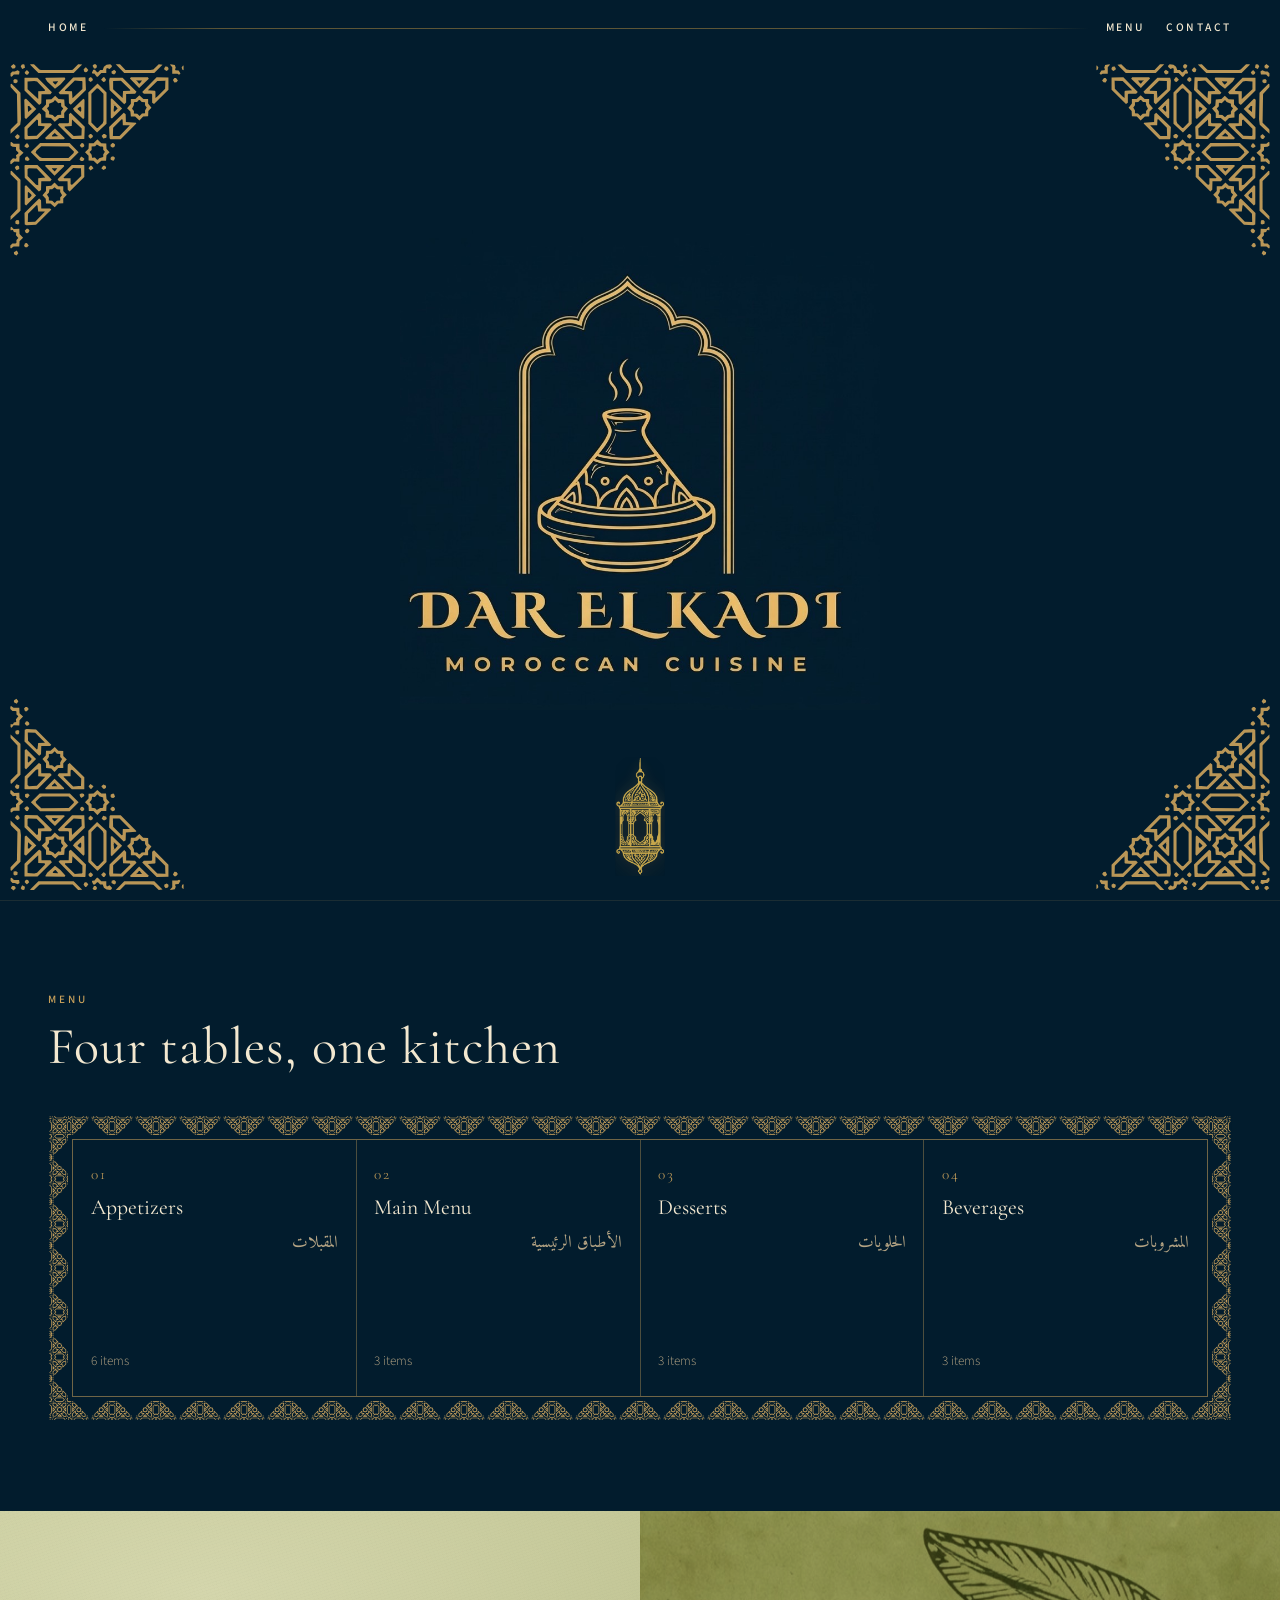
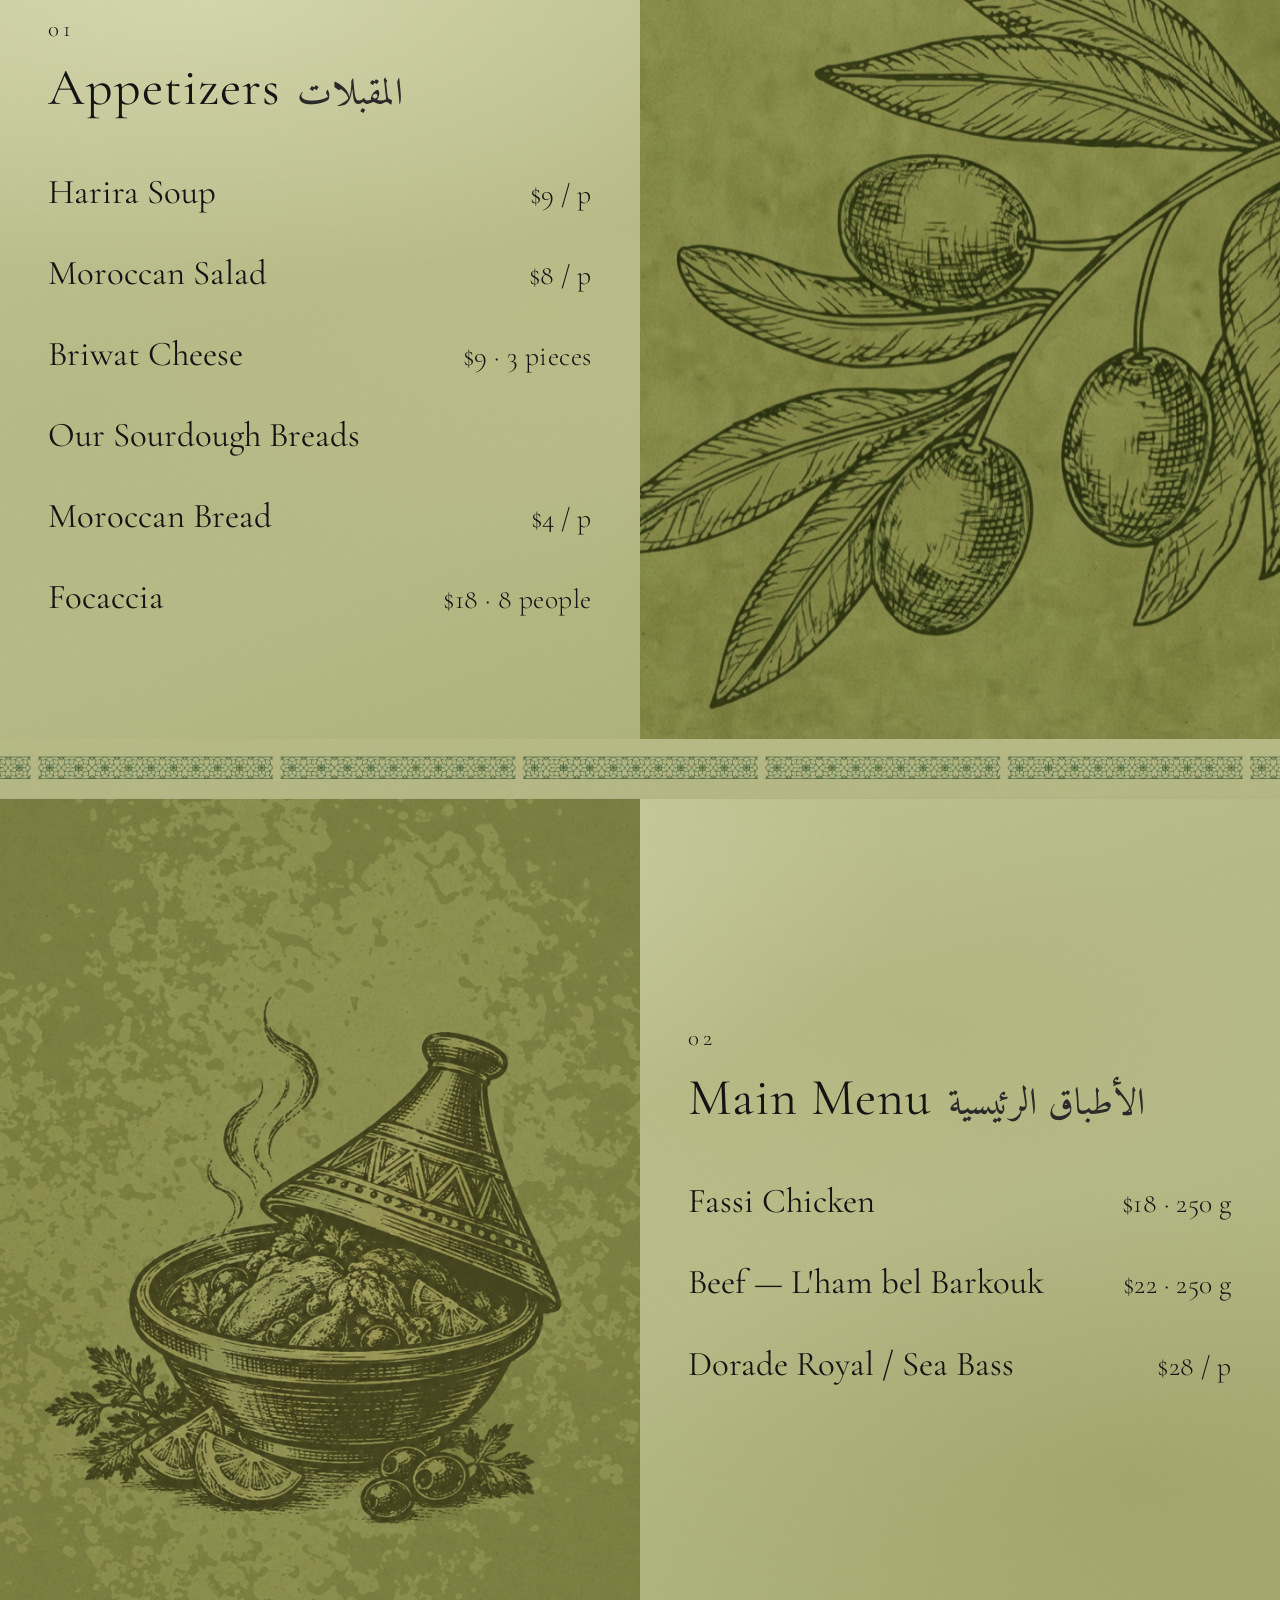
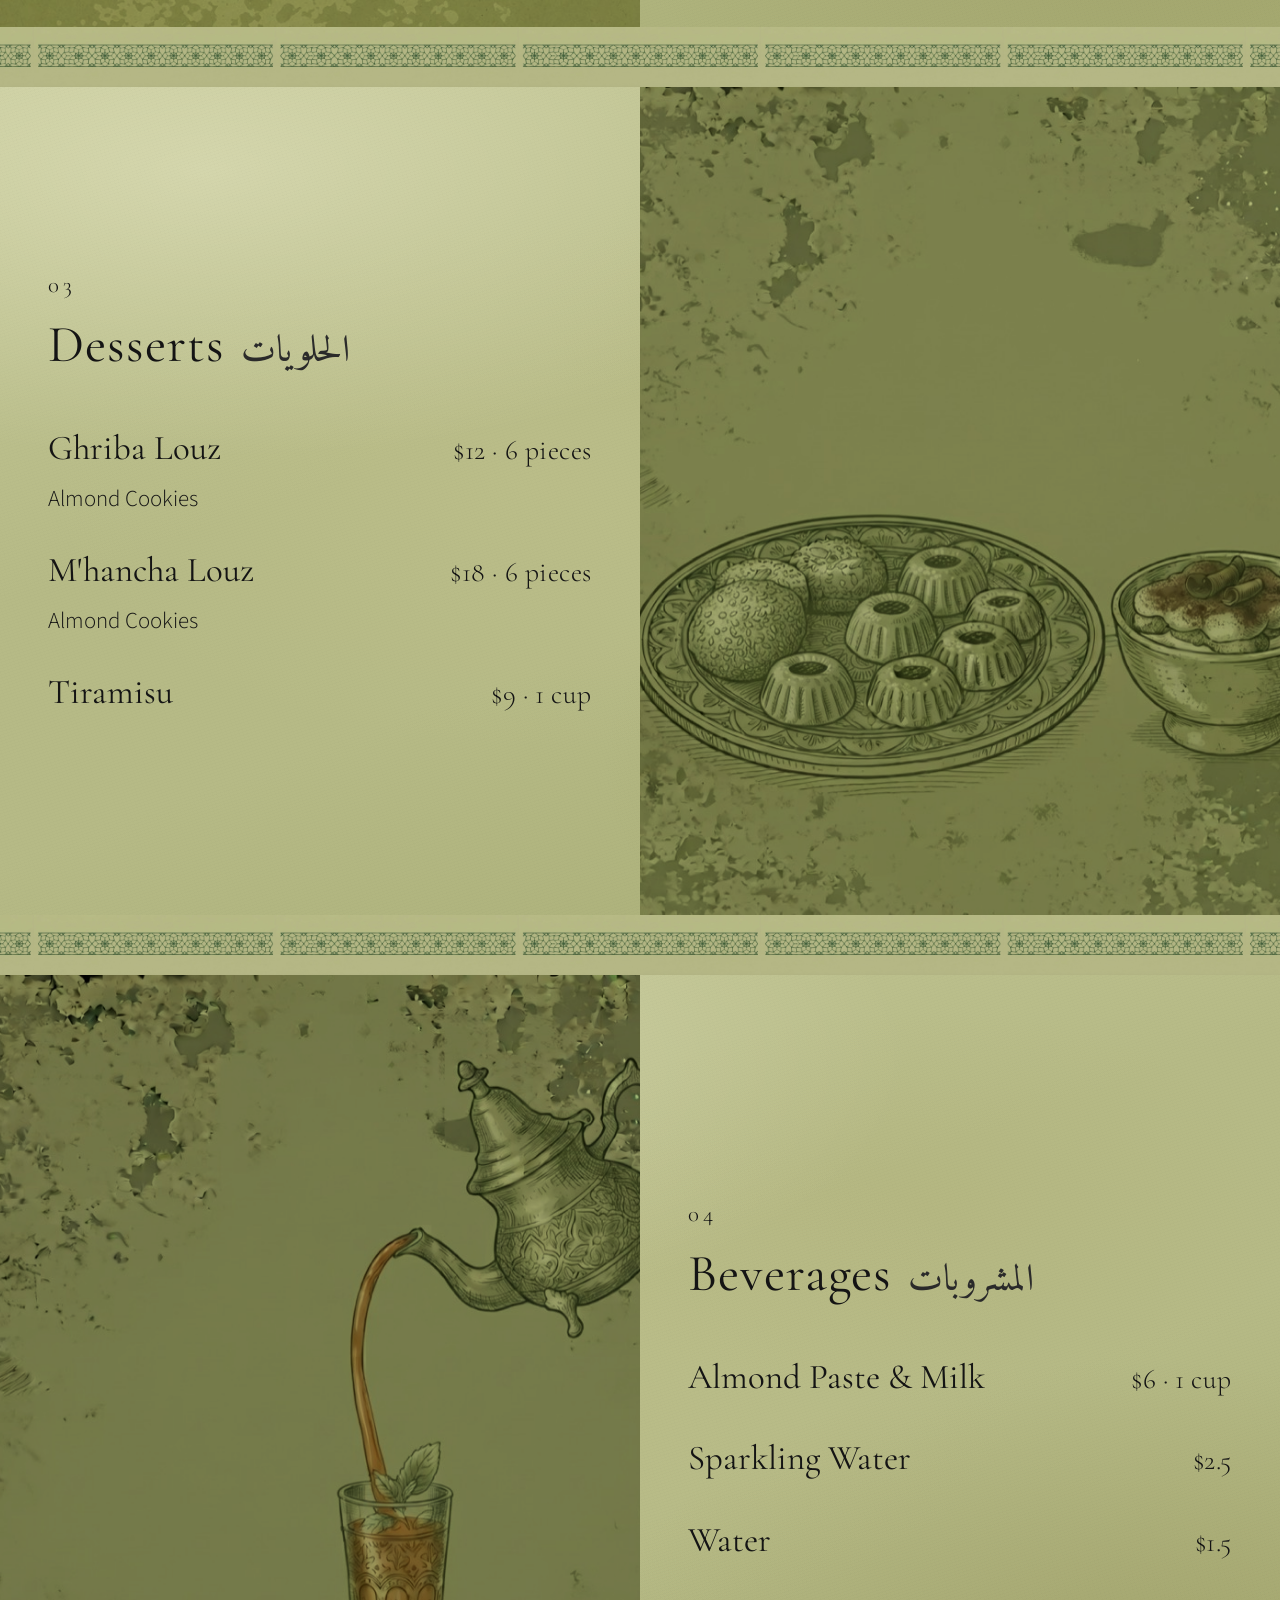
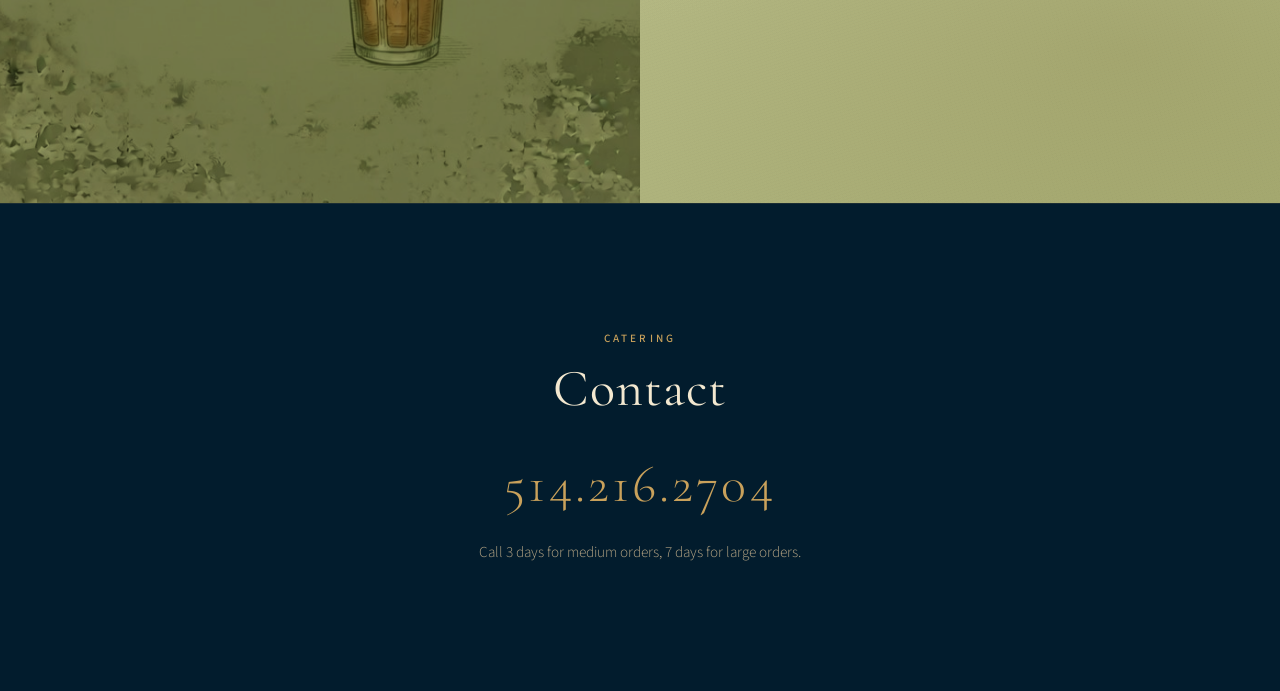
==== index.html @ 00043881 "reductions - YES" ====
<!DOCTYPE html>
<html lang="en">
  <head>
    <meta charset="utf-8" />
    <meta name="viewport" content="width=device-width, initial-scale=1" />
    <title>Dar Elkadi — Moroccan Cuisine</title>
    <meta
      name="description"
      content="Dar Elkadi catering — Moroccan and North African food for your table."
    />
    <link rel="preconnect" href="https://fonts.googleapis.com" />
    <link rel="preconnect" href="https://fonts.gstatic.com" crossorigin />
    <link
      rel="preload"
      as="image"
      href="assets/logo_only_1.jpeg"
      fetchpriority="high"
    />
    <link
      href="https://fonts.googleapis.com/css2?family=Amiri:wght@400&family=Cormorant+Garamond:ital,wght@0,400;1,400&family=Source+Sans+3:wght@400;500&display=swap"
      rel="stylesheet"
      media="print"
      onload="this.media='all'"
    />
    <noscript>
      <link
        href="https://fonts.googleapis.com/css2?family=Amiri:wght@400&family=Cormorant+Garamond:ital,wght@0,400;1,400&family=Source+Sans+3:wght@400;500&display=swap"
        rel="stylesheet"
      />
    </noscript>
    <link rel="stylesheet" href="css/styles.css" />
    <link rel="icon" href="assets/logo_only_1.jpeg" type="image/jpeg" />
  </head>
  <body>
    <header class="site-nav" id="site-nav">
      <a class="nav-home" href="#home">HOME</a>
      <span class="nav-rule" aria-hidden="true"></span>
      <div class="nav-end">
        <a class="nav-link" href="#menu">Menu</a>
        <a class="nav-link" href="#contact">Contact</a>
      </div>
    </header>

    <main>
      <section class="hero" id="home" aria-label="Home">
        <div class="hero-corners" aria-hidden="true">
          <span class="hero-corner hero-corner--tl"></span>
          <span class="hero-corner hero-corner--tr"></span>
          <span class="hero-corner hero-corner--bl"></span>
          <span class="hero-corner hero-corner--br"></span>
        </div>
        <div
          class="hero-logo-wrap"
          id="hero-logo-wrap"
          role="button"
          tabindex="0"
          aria-label="Play Dar Elkadi film"
        >
          <img
            class="hero-logo"
            id="hero-logo"
            src="assets/logo_only_1.jpeg"
            alt="Dar Elkadi Moroccan Cuisine"
            width="640"
            height="640"
            fetchpriority="high"
            decoding="async"
            draggable="false"
          />
          <div class="hero-video" id="hero-video" hidden>
            <div id="hero-yt-player"></div>
            <button
              type="button"
              class="hero-video-close"
              id="hero-video-close"
              aria-label="Close video"
            >
              ×
            </button>
          </div>
        </div>
      </section>

      <section class="overview" id="menu" aria-label="Menu overview">
        <header class="section-head">
          <p class="eyebrow">Menu</p>
          <h1>Four tables, one kitchen</h1>
        </header>
        <div class="overview-frame">
          <div class="overview-grid" id="overview-grid"></div>
        </div>
      </section>

      <div id="menu-chapters"></div>

      <section class="contact" id="contact" aria-label="Contact">
        <p class="eyebrow">Catering</p>
        <h2>Contact</h2>
        <a class="contact-phone" href="tel:+15142162704">514.216.2704</a>
        <p class="contact-note">
          Call 3 days for medium orders, 7 days for large orders.
        </p>
      </section>
    </main>

    <aside
      class="float-menu"
      id="float-menu"
      aria-label="Menu navigation"
      hidden
    >
      <div class="float-menu-chrome" id="float-menu-drag">
        <span class="float-menu-title">Menu</span>
        <div class="float-menu-actions">
          <button
            type="button"
            class="float-btn"
            id="float-collapse"
            aria-expanded="true"
            aria-controls="float-menu-body"
            title="Collapse"
          >
            −
          </button>
        </div>
      </div>
      <div class="float-menu-body" id="float-menu-body">
        <nav aria-label="Chapter links"></nav>
      </div>
    </aside>

    <nav class="scroll-bob" id="scroll-bob" aria-label="Section scroll">
      <div class="scroll-bob-inner">
        <button
          type="button"
          class="scroll-bob-hit scroll-bob-hit--up"
          id="scroll-bob-up"
          aria-label="Previous section"
        ></button>
        <button
          type="button"
          class="scroll-bob-hit scroll-bob-hit--down"
          id="scroll-bob-down"
          aria-label="Next section"
        ></button>
        <img
          class="scroll-bob-lantern scroll-bob-lantern--up"
          src="assets/lantern_traced.png"
          alt=""
          width="165"
          height="396"
          aria-hidden="true"
          draggable="false"
        />
        <img
          class="scroll-bob-lantern scroll-bob-lantern--down"
          src="assets/lantern_traced.png"
          alt=""
          width="165"
          height="396"
          aria-hidden="true"
          draggable="false"
        />
      </div>
    </nav>

    <script type="application/json" id="menu-data">
[
  {
    "section": "Appetizers",
    "items": [
      { "item_name": "Harira Soup", "description": "", "image": "", "price": 9, "price_note": "per person" },
      { "item_name": "Moroccan Salad", "description": "", "image": "", "price": 8, "price_note": "per person" },
      { "item_name": "Briwat Cheese", "description": "", "image": "", "price": 9, "price_note": "3 pieces" },
      { "item_name": "Our Sourdough Breads", "description": "", "image": "", "price": null, "price_note": "" },
      { "item_name": "Moroccan Bread", "description": "", "image": "", "price": 4, "price_note": "per person" },
      { "item_name": "Focaccia", "description": "", "image": "", "price": 18, "price_note": "8 people" }
    ]
  },
  {
    "section": "Main Menu",
    "items": [
      { "item_name": "Fassi Chicken", "description": "", "image": "", "price": 16, "price_note": "250 g" },
      { "item_name": "Beef — L'ham bel Barkouk", "description": "", "image": "", "price": 20, "price_note": "250 g" },
      { "item_name": "Dorade Royal / Sea Bass", "description": "", "image": "", "price": 25, "price_note": "per person" }
    ]
  },
  {
    "section": "Desserts",
    "items": [
      { "item_name": "Ghriba Louz", "description": "Almond Cookies", "image": "", "price": 12, "price_note": "6 pieces" },
      { "item_name": "M'hancha Louz", "description": "Almond Cookies", "image": "", "price": 18, "price_note": "6 pieces" },
      { "item_name": "Tiramisu", "description": "", "image": "", "price": 9, "price_note": "1 cup" }
    ]
  },
  {
    "section": "Beverages",
    "items": [
      { "item_name": "Almond Paste & Milk", "description": "", "image": "", "price": 6, "price_note": "1 cup" },
      { "item_name": "Sparkling Water", "description": "", "image": "", "price": 2.5, "price_note": "" },
      { "item_name": "Water", "description": "", "image": "", "price": 1.5, "price_note": "" }
    ]
  }
]
    </script>
    <script src="js/main.js" defer></script>
  </body>
</html>
---- css/styles.css ----
:root {
  /* Dar Elkadi — matched to logo_only_1.jpeg background */
  --gold-rgb: 201, 161, 91;
  --navy-rgb: 2, 28, 45;
  --bg: #021c2d;
  --bg-elevated: #0a283a;
  --navy: #021c2d;
  --ink: #f3e8d0;
  --muted: #b5a484;
  --gold: #c9a15b;
  --gold-bright: #d4b06a;
  --gold-hover: #d8bb89;
  --gold-soft: #a8863f;
  /* menu chapter parchment — warm sage / olive */
  --menu-bg: #b6ba86;
  --menu-bg-deep: #a8ad74;
  --menu-bg-light: #c4c896;
  --menu-ink: #141414;
  --menu-ink-soft: #2a2a2a;
  --line: rgba(var(--gold-rgb), 0.38);
  --line-soft: rgba(var(--gold-rgb), 0.2);
  --line-faint: rgba(var(--gold-rgb), 0.12);
  --panel: rgba(var(--navy-rgb), 0.96);
  --font-display: "Cormorant Garamond", Georgia, serif;
  --font-body: "Source Sans 3", "Helvetica Neue", sans-serif;
  --font-ar: "Amiri", "Times New Roman", serif;
  --nav-h: 3.5rem;
  --float-w: 13.5rem;
  --page-x: clamp(1.25rem, 4vw, 3rem);
  --ease: cubic-bezier(0.22, 1, 0.36, 1);
  --corner: url("../assets/patterns/islamic_corner.svg");
  --corner-tile: url("../assets/patterns/islamic-tile.svg");
  --menu-sep: url("../assets/patterns/islamic_pattern_2_1.jpeg");
}

*,
*::before,
*::after {
  box-sizing: border-box;
}

html {
  scroll-behavior: smooth;
}

body {
  margin: 0;
  min-height: 100vh;
  background: var(--bg);
  color: var(--ink);
  font-family: var(--font-body);
  font-weight: 300;
  line-height: 1.55;
  -webkit-font-smoothing: antialiased;
}

img {
  max-width: 100%;
  height: auto;
  display: block;
}

a {
  color: inherit;
  text-decoration: none;
}

ul {
  margin: 0;
  padding: 0;
  list-style: none;
}

button {
  font: inherit;
}

.ar {
  font-family: var(--font-ar);
  font-weight: 400;
  letter-spacing: 0;
}

/* ——— Nav ——— */

.site-nav {
  position: fixed;
  inset: 0 0 auto;
  z-index: 40;
  display: flex;
  align-items: center;
  gap: 1rem;
  height: var(--nav-h);
  padding: 0 var(--page-x);
  background: transparent;
  border-bottom: 0;
  transition: background 0.35s var(--ease);
}

.site-nav.is-solid {
  background: var(--panel);
  backdrop-filter: blur(8px);
}

.nav-home,
.nav-link {
  font-size: 0.72rem;
  font-weight: 500;
  letter-spacing: 0.22em;
  text-transform: uppercase;
  color: var(--ink);
  white-space: nowrap;
}

.nav-home:hover,
.nav-link:hover {
  color: var(--gold);
}

.nav-end {
  display: flex;
  align-items: center;
  gap: 1.35rem;
}

.nav-rule {
  flex: 1;
  height: 1px;
  background: linear-gradient(
    90deg,
    transparent,
    var(--gold-soft) 12%,
    var(--gold-soft) 88%,
    transparent
  );
  opacity: 0.55;
}

/* ——— Hero ——— */

.hero {
  position: relative;
  min-height: 100vh;
  min-height: 100dvh;
  display: grid;
  place-items: center;
  padding: calc(var(--nav-h) + 2rem) 1.5rem 3rem;
  overflow: hidden;
}

.hero-logo-wrap {
  /* shared size token: logo side = play-view height */
  --hero-stage: min(78vw, 30rem);
  position: relative;
  z-index: 1;
  width: var(--hero-stage);
  height: var(--hero-stage);
  aspect-ratio: 1;
  overflow: hidden;
  cursor: pointer;
  animation: logo-in 1.1s var(--ease) both;
  transition:
    width 0.45s var(--ease),
    height 0.45s var(--ease),
    aspect-ratio 0.45s var(--ease);
}

.hero-logo-wrap:focus-visible {
  outline: 1px solid rgba(var(--gold-rgb), 0.55);
  outline-offset: 4px;
}

.hero-logo-wrap.is-playing {
  /* same height as logo square; width opens to 16:9 */
  width: min(92vw, calc(var(--hero-stage) * 16 / 9));
  height: auto;
  aspect-ratio: 16 / 9;
  cursor: default;
  outline: none;
}

.hero-logo {
  display: block;
  width: 100%;
  height: 100%;
  object-fit: cover;
  /* crop the lighter jpeg edge fringe into the navy page */
  transform: scale(1.04);
  transform-origin: center;
}

.hero-logo-wrap.is-playing .hero-logo {
  visibility: hidden;
  pointer-events: none;
}

.hero-video {
  position: absolute;
  inset: 0;
  z-index: 2;
  background: var(--bg);
}

.hero-video[hidden] {
  display: none;
}

.hero-video iframe,
#hero-yt-player {
  display: block;
  width: 100% !important;
  height: 100% !important;
  border: 0;
  background: var(--bg);
}

.hero-video-close {
  position: absolute;
  top: 0.55rem;
  right: 0.55rem;
  z-index: 3;
  width: 2rem;
  height: 2rem;
  margin: 0;
  padding: 0;
  border: 1px solid rgba(var(--gold-rgb), 0.45);
  border-radius: 0;
  background: rgba(var(--navy-rgb), 0.82);
  color: var(--ink);
  font-size: 1.25rem;
  line-height: 1;
  cursor: pointer;
}

.hero-video-close:hover {
  border-color: var(--gold);
  color: var(--gold);
}

.hero-corners {
  position: absolute;
  inset: 0;
  z-index: 0;
  pointer-events: none;
}

/* Corner SVG is drawn for top-left; flip for the other three */
.hero-corner {
  position: absolute;
  width: min(28vw, 11rem);
  aspect-ratio: 743 / 825;
  background: var(--corner) no-repeat center / contain;
  opacity: 0.92;
}

.hero-corner--tl {
  top: calc(var(--nav-h) + 0.35rem);
  left: 0.5rem;
}

.hero-corner--tr {
  top: calc(var(--nav-h) + 0.35rem);
  right: 0.5rem;
  transform: scaleX(-1);
}

.hero-corner--bl {
  bottom: 0.5rem;
  left: 0.5rem;
  transform: scaleY(-1);
}

.hero-corner--br {
  bottom: 0.5rem;
  right: 0.5rem;
  transform: scale(-1);
}

@keyframes logo-in {
  from {
    opacity: 0;
    transform: scale(0.96) translateY(12px);
  }
  to {
    opacity: 1;
    transform: none;
  }
}

/* ——— Shared section bits ——— */

.section-head {
  margin-bottom: 2.5rem;
  max-width: 36rem;
}

.eyebrow {
  margin: 0 0 0.6rem;
  font-size: 0.7rem;
  font-weight: 500;
  letter-spacing: 0.28em;
  text-transform: uppercase;
  color: var(--gold);
}

.overview,
.contact {
  padding: clamp(4rem, 10vh, 7rem) var(--page-x);
  border-top: 1px solid var(--line-faint);
}

.overview h1,
.chapter h2,
.contact h2 {
  margin: 0;
  font-family: var(--font-display);
  font-weight: 400;
  font-size: clamp(2rem, 4.5vw, 3.25rem);
  line-height: 1.1;
  letter-spacing: 0.02em;
}

.menu-section-sep {
  display: block;
  width: 100%;
  height: clamp(2.4rem, 5.5vw, 3.75rem);
  margin: 0;
  border: 0;
  background-color: var(--menu-bg);
  background-image: var(--menu-sep);
  background-repeat: repeat-x;
  background-position: center;
  background-size: auto 100%;
}

/* ——— Overview ——— */

.overview-frame {
  border: 20px solid transparent;
  border-image-source: var(--corner-tile);
  border-image-slice: 48;
  border-image-width: 20px;
  border-image-repeat: round;
  padding: 4px;
}

.overview-grid {
  display: grid;
  grid-template-columns: repeat(4, minmax(0, 1fr));
  gap: 1px;
  background: var(--line);
  border: 1px solid rgba(var(--gold-rgb), 0.28);
}

.overview-col {
  display: flex;
  flex-direction: column;
  gap: 0.55rem;
  min-height: 16rem;
  padding: 1.4rem 1.1rem 1.6rem;
  background: var(--bg);
  transition: background 0.3s var(--ease);
}

.overview-col:hover {
  background: var(--bg-elevated);
}

.overview-num,
.chapter-num {
  margin: 0;
  font-family: var(--font-display);
  font-size: 0.95rem;
  letter-spacing: 0.14em;
}

.overview-num {
  color: var(--gold);
}

.chapter-num {
  margin-bottom: 0.75rem;
  font-size: 1.425rem; /* 50% larger than shared 0.95rem */
  letter-spacing: 0.18em;
  color: var(--menu-ink);
}

.overview-col h2 {
  margin: 0;
  font-family: var(--font-display);
  font-size: 1.35rem;
  font-weight: 400;
  line-height: 1.2;
}

.overview-col .ar {
  margin: 0;
  font-size: 1.05rem;
  color: var(--muted);
}

.overview-sub {
  margin-top: auto;
  margin-bottom: 0;
  font-size: 0.82rem;
  line-height: 1.4;
  color: var(--muted);
}

/* ——— Chapters (menu pages) ——— */

.chapter {
  position: relative;
  isolation: isolate;
  overflow: hidden;
  padding: clamp(4rem, 10vh, 7rem) var(--page-x);
  color: var(--menu-ink);
  background-color: var(--menu-bg);
  /* soft parchment mottling — no tiled bitmaps */
  background-image:
    radial-gradient(
      ellipse 95% 60% at 16% 10%,
      rgba(255, 252, 230, 0.32),
      transparent 58%
    ),
    radial-gradient(
      ellipse 75% 65% at 88% 82%,
      rgba(120, 110, 55, 0.18),
      transparent 55%
    ),
    radial-gradient(
      ellipse 60% 50% at 42% 48%,
      rgba(210, 205, 150, 0.16),
      transparent 65%
    ),
    radial-gradient(
      ellipse 50% 40% at 72% 28%,
      rgba(170, 160, 95, 0.12),
      transparent 60%
    ),
    linear-gradient(
      160deg,
      var(--menu-bg-light) 0%,
      transparent 40%,
      transparent 60%,
      var(--menu-bg-deep) 100%
    );
  background-repeat: no-repeat;
}

.chapter::before {
  content: "";
  position: absolute;
  inset: 0;
  z-index: 0;
  pointer-events: none;
  opacity: 0.22;
  mix-blend-mode: multiply;
  /* cheap grain — avoid SVG feTurbulence (was stalling first paint) */
  background-image: repeating-linear-gradient(
      -18deg,
      transparent 0 2px,
      rgba(70, 65, 30, 0.04) 2px 3px
    ),
    repeating-linear-gradient(
      72deg,
      transparent 0 3px,
      rgba(40, 38, 20, 0.035) 3px 4px
    );
}

.chapter-art {
  position: absolute;
  z-index: 0;
  width: min(46vw, 17rem);
  height: auto;
  pointer-events: none;
  user-select: none;
  mix-blend-mode: multiply;
}

.chapter-art--tl {
  top: 0;
  left: 0;
}

.chapter-art--tr {
  top: 0;
  right: 0;
}

.chapter-art--bl {
  bottom: 0;
  left: 0;
}

.chapter-art--br {
  bottom: 0;
  right: 0;
}

.chapter-inner {
  position: relative;
  z-index: 1;
  max-width: 42rem;
}

/* Main Menu: half olive / half content (separators stay between sections) */
.chapter--split {
  display: grid;
  grid-template-columns: minmax(0, 1fr) minmax(0, 1fr);
  align-items: stretch;
  padding: 0;
  min-height: min(92vh, 52rem);
}

.chapter--split .chapter-media {
  position: relative;
  z-index: 0;
  min-height: 100%;
  overflow: hidden;
  background: var(--menu-bg);
}

.chapter--split .chapter-art--fill {
  position: absolute;
  inset: 0;
  width: 100%;
  height: 100%;
  object-fit: cover;
  object-position: center;
}

.chapter--split .chapter-inner {
  z-index: 1;
  max-width: none;
  width: 100%;
  padding: clamp(3.5rem, 9vh, 6.5rem) clamp(1.5rem, 4vw, 3rem);
  display: flex;
  flex-direction: column;
  justify-content: center;
}

.chapter--split .dish-list {
  max-width: none;
}

/* Appetizers: content left, olive fills right */
.chapter--split-end {
  grid-template-columns: minmax(0, 1fr) minmax(0, 1fr);
}

.chapter--split-end .chapter-inner {
  order: 0;
}

.chapter--split-end .chapter-media {
  order: 1;
}

.chapter h2 {
  display: flex;
  flex-wrap: wrap;
  align-items: baseline;
  gap: 0.55rem 1rem;
  color: var(--menu-ink);
}

.chapter h2 .ar {
  font-size: 0.72em;
  color: var(--menu-ink-soft);
}

.chapter-tag {
  margin: 0.85rem 0 0;
  font-family: var(--font-display);
  font-size: 1.15rem;
  font-style: italic;
  color: var(--menu-ink);
}

.chapter-tag .ar {
  display: inline-block;
  margin-inline-start: 0.5rem;
  font-style: normal;
  color: var(--menu-ink-soft);
}

.chapter-intro {
  margin: 1.15rem 0 0;
  max-width: 36rem;
  color: var(--menu-ink-soft);
}

.chapter-copy {
  margin-bottom: 2.25rem;
}

.dish-list {
  max-width: 42rem;
  list-style: none;
  margin: 0;
  padding: 0;
}

.dish {
  padding: 0.85rem 0;
  border: 0;
}

.dish-row {
  display: flex;
  flex-wrap: wrap;
  align-items: baseline;
  justify-content: space-between;
  gap: 0.35rem 1.25rem;
}

.dish h3 {
  margin: 0;
  font-family: var(--font-display);
  font-size: 2.175rem;
  font-weight: 400;
  color: var(--menu-ink);
}

.dish-price {
  margin: 0;
  font-family: var(--font-display);
  font-size: 1.725rem;
  letter-spacing: 0.02em;
  color: var(--menu-ink);
  white-space: nowrap;
}

.dish > p {
  margin: 0.35rem 0 0;
  font-size: 1.425rem;
  color: var(--menu-ink);
}

.ingredients {
  margin: 0;
  font-size: 0.9rem;
  color: var(--menu-ink-soft);
}

.ingredients span {
  display: block;
  margin-bottom: 0.2rem;
  font-size: 0.65rem;
  font-weight: 500;
  letter-spacing: 0.18em;
  text-transform: uppercase;
  color: var(--menu-ink);
}

/* ——— Contact ——— */

.contact {
  text-align: center;
  padding-block: clamp(5rem, 14vh, 9rem);
}

.contact .eyebrow {
  margin-bottom: 0.75rem;
}

.contact-phone {
  display: inline-block;
  margin-top: 1.75rem;
  font-family: var(--font-display);
  font-size: clamp(2rem, 5vw, 3.25rem);
  letter-spacing: 0.06em;
  color: var(--gold);
  transition: color 0.25s var(--ease);
}

.contact-phone:hover {
  color: var(--ink);
}

.contact-note {
  margin: 1rem 0 0;
  font-size: 0.95rem;
  color: var(--muted);
}

/* ——— Scroll bob (lantern) ——— */

.scroll-bob {
  --bob-w: clamp(2.4rem, 6vw, 3.1rem);
  --bob-h: calc(var(--bob-w) * 396 / 165);
  --bob-ease: var(--ease);
  --lantern-split: 50%;
  position: fixed;
  left: 50%;
  bottom: clamp(0.85rem, 3vh, 1.5rem);
  z-index: 45;
  width: var(--bob-w);
  transform: translateX(-50%);
  pointer-events: none;
}

.scroll-bob-inner {
  position: relative;
  width: var(--bob-w);
  height: var(--bob-h);
  pointer-events: auto;
  animation: bob-float 1.9s ease-in-out infinite;
  transition: opacity 0.4s var(--bob-ease);
}

.scroll-bob-lantern {
  /* navy pages: brand gold + soft glow */
  position: absolute;
  inset: 0;
  z-index: 1;
  display: block;
  width: 100%;
  height: 100%;
  object-fit: contain;
  pointer-events: none;
  user-select: none;
  filter: brightness(0) saturate(100%) invert(72%) sepia(34%) saturate(620%)
    hue-rotate(6deg) brightness(0.95)
    drop-shadow(0 6px 14px rgba(0, 8, 20, 0.65))
    drop-shadow(0 0 6px rgba(var(--gold-rgb), 0.28));
  transition: filter 0.28s var(--ease), opacity 0.28s var(--ease);
}

/* olive menu pages: plain black ink, zero glow/shadow (filters leave a halo on sage) */
.scroll-bob.is-on-olive .scroll-bob-lantern {
  filter: none;
  opacity: 0.92;
}

.scroll-bob-lantern--up {
  clip-path: inset(0 0 calc(100% - var(--lantern-split)) 0);
}

.scroll-bob-lantern--down {
  clip-path: inset(var(--lantern-split) 0 0 0);
}

.scroll-bob-hit {
  position: absolute;
  left: 0;
  right: 0;
  z-index: 2;
  margin: 0;
  padding: 0;
  border: 0;
  background: transparent;
  cursor: pointer;
  -webkit-tap-highlight-color: transparent;
  transition: opacity 0.35s var(--bob-ease);
}

.scroll-bob-hit--up {
  top: 0;
  height: var(--lantern-split);
}

.scroll-bob-hit--down {
  top: var(--lantern-split);
  bottom: auto;
  height: calc(100% - var(--lantern-split));
}

.scroll-bob-hit:focus-visible {
  outline: none;
}

.scroll-bob-hit--up:hover ~ .scroll-bob-lantern--up,
.scroll-bob-hit--up:focus-visible ~ .scroll-bob-lantern--up,
.scroll-bob-hit--down:hover ~ .scroll-bob-lantern--down,
.scroll-bob-hit--down:focus-visible ~ .scroll-bob-lantern--down {
  filter: brightness(0) saturate(100%) invert(78%) sepia(28%) saturate(580%)
    hue-rotate(5deg) brightness(1.12)
    drop-shadow(0 6px 14px rgba(0, 8, 20, 0.65))
    drop-shadow(0 0 8px rgba(var(--gold-rgb), 0.4));
}

.scroll-bob.is-on-olive .scroll-bob-hit--up:hover ~ .scroll-bob-lantern--up,
.scroll-bob.is-on-olive
  .scroll-bob-hit--up:focus-visible
  ~ .scroll-bob-lantern--up,
.scroll-bob.is-on-olive .scroll-bob-hit--down:hover ~ .scroll-bob-lantern--down,
.scroll-bob.is-on-olive
  .scroll-bob-hit--down:focus-visible
  ~ .scroll-bob-lantern--down {
  filter: none;
  opacity: 1;
}

.scroll-bob.is-start .scroll-bob-hit--up,
.scroll-bob.is-end .scroll-bob-hit--down {
  opacity: 0;
  pointer-events: none;
  cursor: default;
}

.scroll-bob.is-start .scroll-bob-inner,
.scroll-bob.is-end .scroll-bob-inner {
  opacity: 0.88;
}

@keyframes bob-float {
  0%,
  100% {
    transform: translateY(0);
  }
  50% {
    transform: translateY(-9px);
  }
}

/* ——— Floating menu ——— */

.float-menu {
  position: fixed;
  top: calc(var(--nav-h) + 1.25rem);
  right: 1.25rem;
  z-index: 50;
  width: var(--float-w);
  max-height: calc(100vh - var(--nav-h) - 2.5rem);
  display: flex;
  flex-direction: column;
  background: var(--panel);
  border: 1px solid var(--line);
  box-shadow: 0 16px 40px rgba(0, 8, 20, 0.55);
  opacity: 0;
  transform: translateX(12px);
  pointer-events: none;
  transition: opacity 0.35s var(--ease), transform 0.35s var(--ease);
}

.float-menu.is-visible {
  opacity: 1;
  transform: none;
  pointer-events: auto;
}

.float-menu[hidden] {
  display: none !important;
}

.float-menu.is-collapsed .float-menu-body {
  display: none;
}

.float-menu-chrome {
  display: flex;
  align-items: center;
  justify-content: space-between;
  gap: 0.5rem;
  padding: 0.65rem 0.75rem;
  border-bottom: 1px solid var(--line-soft);
  cursor: grab;
  user-select: none;
  touch-action: none;
}

.float-menu-chrome:active {
  cursor: grabbing;
}

.float-menu-title {
  font-size: 0.68rem;
  font-weight: 500;
  letter-spacing: 0.22em;
  text-transform: uppercase;
  color: var(--gold);
}

.float-btn {
  width: 1.6rem;
  height: 1.6rem;
  border: 1px solid rgba(var(--gold-rgb), 0.4);
  background: transparent;
  color: var(--ink);
  font-size: 1rem;
  line-height: 1;
  cursor: pointer;
}

.float-btn:hover {
  border-color: var(--gold);
  color: var(--gold);
}

.float-menu-body {
  overflow-y: auto;
  padding: 0.5rem 0;
  overscroll-behavior: contain;
}

.float-menu-body nav {
  display: flex;
  flex-direction: column;
}

.float-menu-body a {
  padding: 0.55rem 0.9rem;
  font-size: 0.82rem;
  color: var(--muted);
  border-left: 2px solid transparent;
  transition: color 0.2s var(--ease), border-color 0.2s var(--ease),
    background 0.2s var(--ease);
}

.float-menu-body a:hover,
.float-menu-body a.is-active {
  color: var(--ink);
  border-left-color: var(--gold);
  background: rgba(var(--gold-rgb), 0.08);
}

/* ——— Responsive ——— */

@media (max-width: 1100px) {
  .overview-grid {
    grid-template-columns: repeat(2, minmax(0, 1fr));
  }
}

@media (max-width: 820px) {
  .overview-grid {
    grid-template-columns: repeat(2, minmax(0, 1fr));
  }

  .chapter--split {
    grid-template-columns: 1fr;
    min-height: 0;
  }

  .chapter--split .chapter-media {
    min-height: min(48vw, 16rem);
  }

  .float-menu {
    top: auto;
    bottom: 1rem;
    right: 1rem;
    left: auto;
    max-height: 45vh;
  }

  body.has-float-pad {
    padding-bottom: 5rem;
  }

  .scroll-bob {
    bottom: 0.75rem;
    --bob-w: 2.2rem;
  }
}

@media (max-width: 560px) {
  .overview-grid {
    grid-template-columns: 1fr;
  }

  .overview-col {
    min-height: 0;
  }

  .nav-home,
  .nav-link {
    letter-spacing: 0.14em;
  }

  .nav-end {
    gap: 0.9rem;
  }

  .hero-corner {
    width: min(34vw, 6.5rem);
  }

  .hero-logo-wrap {
    --hero-stage: min(84vw, 22rem);
  }
}

@media (prefers-reduced-motion: reduce) {
  html {
    scroll-behavior: auto;
  }

  .hero-logo-wrap,
  .hero-logo,
  .float-menu,
  .scroll-bob-inner,
  .scroll-bob-hit {
    animation: none;
    transition: none;
  }
}

/* ——— Admin password gate ——— */

.admin-gate {
  position: fixed;
  inset: 0;
  z-index: 80;
  display: grid;
  place-items: center;
  padding: var(--page-x);
  background:
    radial-gradient(
      ellipse 70% 50% at 50% 20%,
      rgba(var(--gold-rgb), 0.12),
      transparent 60%
    ),
    var(--bg);
}

.admin-gate[hidden] {
  display: none;
}

.admin-gate-card {
  width: min(22rem, 100%);
  padding: 1.75rem 1.5rem 1.5rem;
  border: 1px solid var(--line-soft);
  background: var(--bg-elevated);
}

.admin-gate-kicker {
  margin: 0 0 0.35rem;
  font-family: var(--font-body);
  font-size: 0.72rem;
  font-weight: 500;
  letter-spacing: 0.16em;
  text-transform: uppercase;
  color: var(--gold);
}

.admin-gate-title {
  margin: 0 0 0.5rem;
  font-family: var(--font-display);
  font-size: 1.85rem;
  font-weight: 400;
  color: var(--ink);
}

.admin-gate-copy {
  margin: 0 0 1.25rem;
  font-family: var(--font-body);
  font-size: 0.95rem;
  line-height: 1.5;
  color: var(--muted);
}

.admin-gate-label {
  display: block;
  margin-bottom: 0.35rem;
  font-family: var(--font-body);
  font-size: 0.75rem;
  letter-spacing: 0.08em;
  text-transform: uppercase;
  color: var(--muted);
}

.admin-gate-input {
  width: 100%;
  margin-bottom: 0.75rem;
  padding: 0.7rem 0.8rem;
  border: 1px solid var(--line);
  border-radius: 0;
  background: rgba(0, 0, 0, 0.28);
  color: var(--ink);
  font-family: var(--font-body);
  font-size: 1rem;
}

.admin-gate-input:focus {
  outline: 1px solid var(--gold);
  outline-offset: 1px;
}

.admin-gate-error {
  margin: 0 0 0.75rem;
  font-family: var(--font-body);
  font-size: 0.85rem;
  color: #e8a0a0;
}

.admin-gate-error[hidden] {
  display: none;
}

.admin-gate-submit {
  width: 100%;
  padding: 0.75rem 1rem;
  border: 1px solid var(--gold);
  background: transparent;
  color: var(--gold);
  font-family: var(--font-body);
  font-size: 0.85rem;
  font-weight: 500;
  letter-spacing: 0.1em;
  text-transform: uppercase;
  cursor: pointer;
}

.admin-gate-submit:hover:not(:disabled) {
  background: rgba(var(--gold-rgb), 0.12);
  color: var(--gold-hover);
}

.admin-gate-submit:disabled {
  opacity: 0.55;
  cursor: wait;
}

/* ——— Campaign tracker (gated) ——— */

.campaign-page .site-nav {
  position: sticky;
  top: 0;
}

.campaign[hidden] {
  display: none;
}

.campaign {
  width: min(72rem, calc(100% - 2 * var(--page-x)));
  margin: 0 auto;
  padding: calc(var(--nav-h) + 2.5rem) 0 4rem;
}

.campaign-head {
  margin-bottom: 2rem;
}

.campaign-kicker {
  margin: 0 0 0.35rem;
  font-family: var(--font-body);
  font-size: 0.75rem;
  font-weight: 500;
  letter-spacing: 0.16em;
  text-transform: uppercase;
  color: var(--gold);
}

.campaign-head h1 {
  margin: 0 0 0.75rem;
  font-family: var(--font-display);
  font-size: clamp(2rem, 4vw, 2.75rem);
  font-weight: 400;
  color: var(--ink);
}

.campaign-objective {
  margin: 0 0 0.75rem;
  max-width: 36rem;
  font-family: var(--font-body);
  font-size: 1.05rem;
  line-height: 1.55;
  color: var(--muted);
}

.campaign-meta {
  margin: 0 0 1.1rem;
  font-family: var(--font-body);
  font-size: 0.85rem;
  color: rgba(var(--gold-rgb), 0.85);
}

.campaign-legend {
  display: flex;
  flex-wrap: wrap;
  align-items: center;
  gap: 0.45rem 0.85rem;
  margin: 0 0 1rem;
  font-family: var(--font-body);
  font-size: 0.78rem;
  color: var(--muted);
}

.campaign-legend-swatch {
  display: inline-block;
  width: 1.1rem;
  height: 0.7rem;
  border: 1px solid var(--line-faint);
}

.campaign-legend-swatch--green {
  background: rgba(186, 214, 150, 0.45);
}

.campaign-legend-swatch--yellow {
  background: rgba(236, 204, 96, 0.5);
}

.campaign-toolbar {
  display: flex;
  flex-wrap: wrap;
  align-items: flex-end;
  justify-content: space-between;
  gap: 0.85rem 1.25rem;
  margin-bottom: 1.25rem;
}

.campaign-hint {
  margin: 0;
  flex: 1 1 16rem;
  font-family: var(--font-body);
  font-size: 0.82rem;
  line-height: 1.45;
  color: var(--muted);
}

.campaign-hint code {
  font-size: 0.78em;
  color: var(--gold-soft);
}

.campaign-actions {
  display: flex;
  flex-wrap: wrap;
  gap: 0.5rem;
}

.campaign-btn {
  padding: 0.55rem 0.85rem;
  border: 1px solid var(--line);
  background: transparent;
  color: var(--ink);
  font-family: var(--font-body);
  font-size: 0.78rem;
  font-weight: 500;
  letter-spacing: 0.06em;
  text-transform: uppercase;
  cursor: pointer;
}

.campaign-btn:hover {
  border-color: var(--gold);
  color: var(--gold-hover);
}

.campaign-btn--solid {
  border-color: var(--gold);
  color: var(--gold);
}

.campaign-btn--solid:hover {
  background: rgba(var(--gold-rgb), 0.12);
}

.campaign-table-wrap {
  overflow-x: auto;
  border: 1px solid var(--line-soft);
  background: rgba(255, 255, 255, 0.02);
}

.campaign-table {
  width: 100%;
  border-collapse: collapse;
  font-family: var(--font-body);
  font-size: 0.95rem;
}

.campaign-table th,
.campaign-table td {
  padding: 0.65rem 0.75rem;
  text-align: left;
  border-bottom: 1px solid rgba(2, 28, 45, 0.12);
  vertical-align: top;
}

.campaign-table th {
  position: sticky;
  top: 0;
  z-index: 1;
  font-weight: 500;
  font-size: 0.68rem;
  letter-spacing: 0.12em;
  text-transform: uppercase;
  color: var(--gold);
  background: #071e2c;
}

.campaign-table tbody tr {
  background: var(--row-tint, rgba(186, 214, 150, 0.2));
  transition: background 0.2s var(--ease);
}

.campaign-table tbody tr:last-child td {
  border-bottom: 0;
}

.campaign-col-name {
  width: 26%;
  min-width: 11rem;
}

.campaign-col-status {
  width: 16%;
  min-width: 9rem;
}

.campaign-col-last {
  width: 18%;
  min-width: 10rem;
}

.campaign-col-feedback {
  width: 40%;
  min-width: 12rem;
}

.campaign-last-wrap {
  display: flex;
  flex-direction: column;
  gap: 0.3rem;
}

.campaign-last-note {
  font-size: 0.72rem;
  line-height: 1.3;
  color: rgba(20, 20, 20, 0.62);
  font-variant-numeric: tabular-nums;
}

.campaign-table tbody tr.is-stale .campaign-last-note {
  color: rgba(90, 70, 10, 0.85);
  font-weight: 500;
}

.campaign-field {
  width: 100%;
  min-width: 0;
  padding: 0.5rem 0.55rem;
  border: 1px solid rgba(20, 20, 20, 0.18);
  border-radius: 0;
  background: rgba(255, 255, 255, 0.55);
  color: #141414;
  font-family: var(--font-body);
  font-size: 0.9rem;
}

.campaign-field:focus {
  outline: 1px solid rgba(90, 70, 20, 0.55);
  outline-offset: 0;
  border-color: rgba(90, 70, 20, 0.45);
  background: rgba(255, 255, 255, 0.82);
}

.campaign-field--name {
  font-weight: 500;
}

.campaign-field--status {
  cursor: pointer;
}

.campaign-field--date {
  font-variant-numeric: tabular-nums;
}

.campaign-field--feedback {
  resize: vertical;
  min-height: 2.6rem;
  line-height: 1.4;
}

@media (max-width: 720px) {
  .campaign-table th,
  .campaign-table td {
    padding: 0.5rem 0.45rem;
  }
}
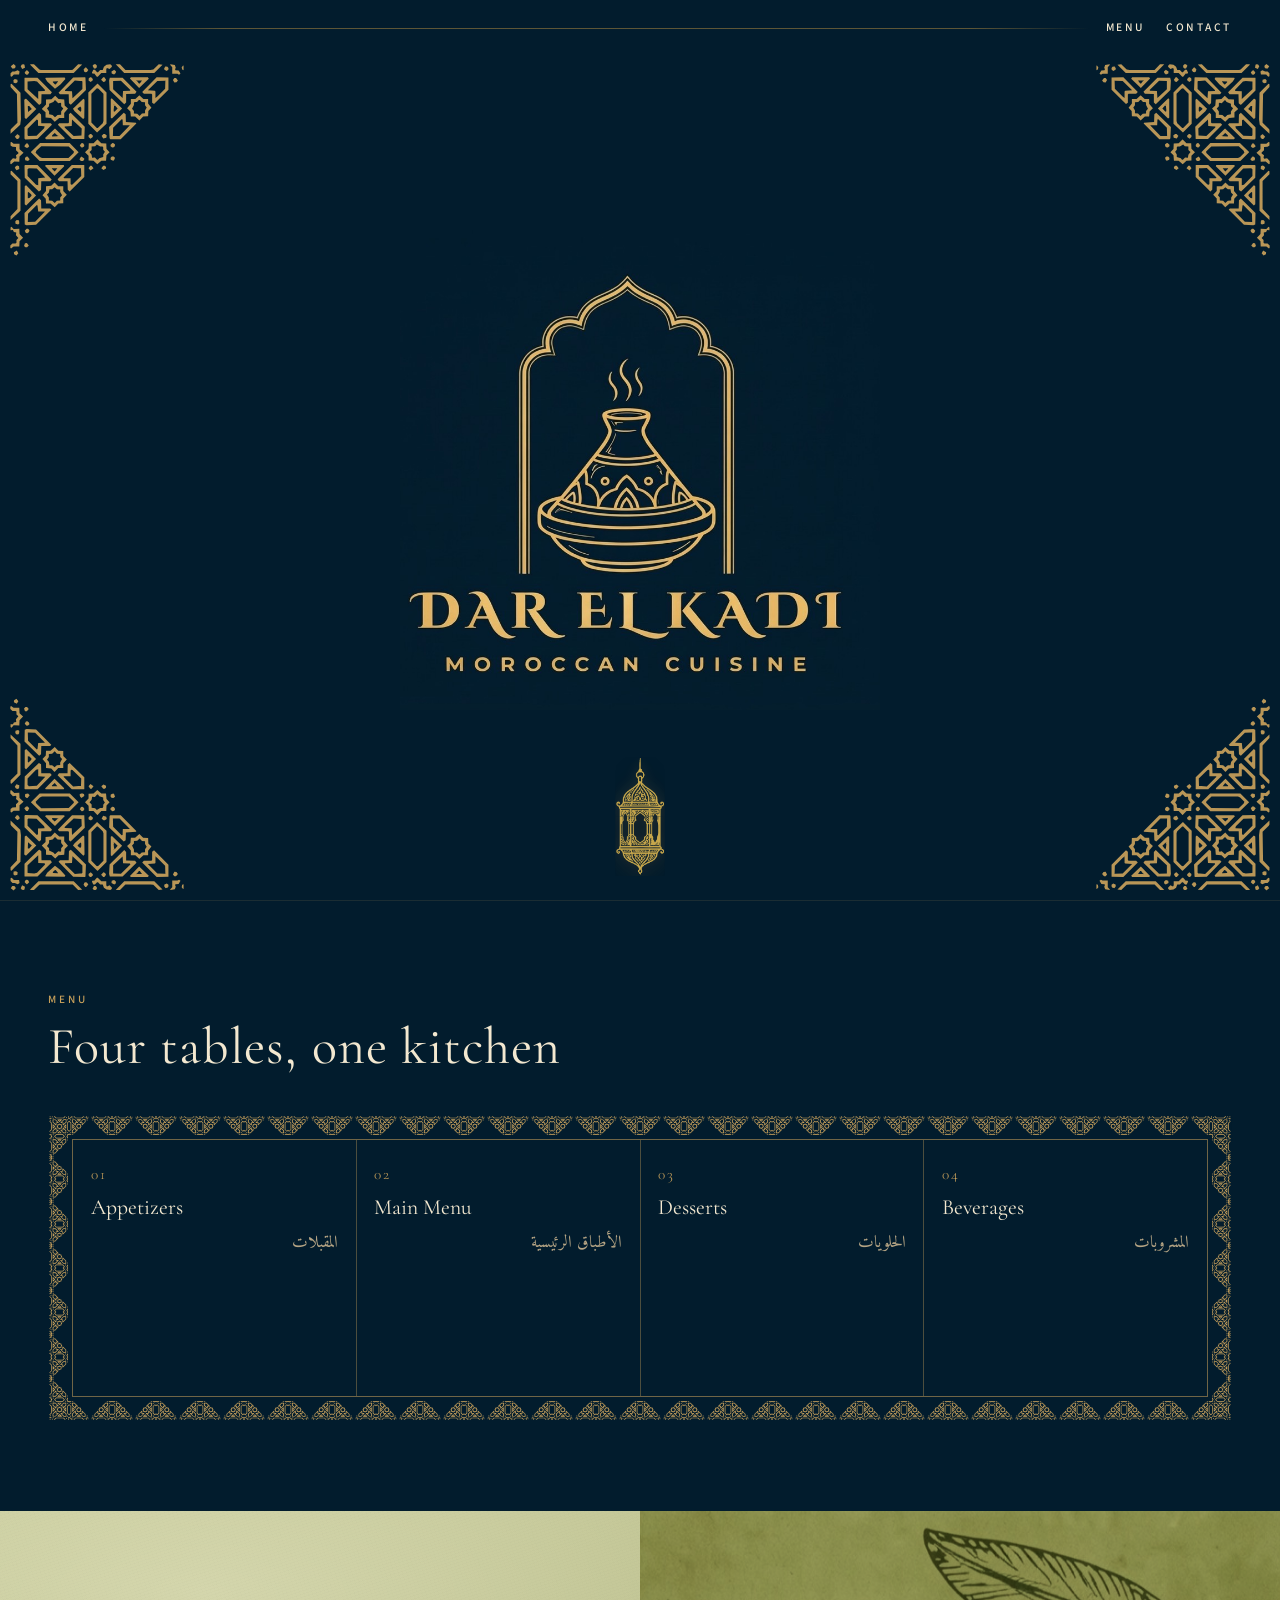
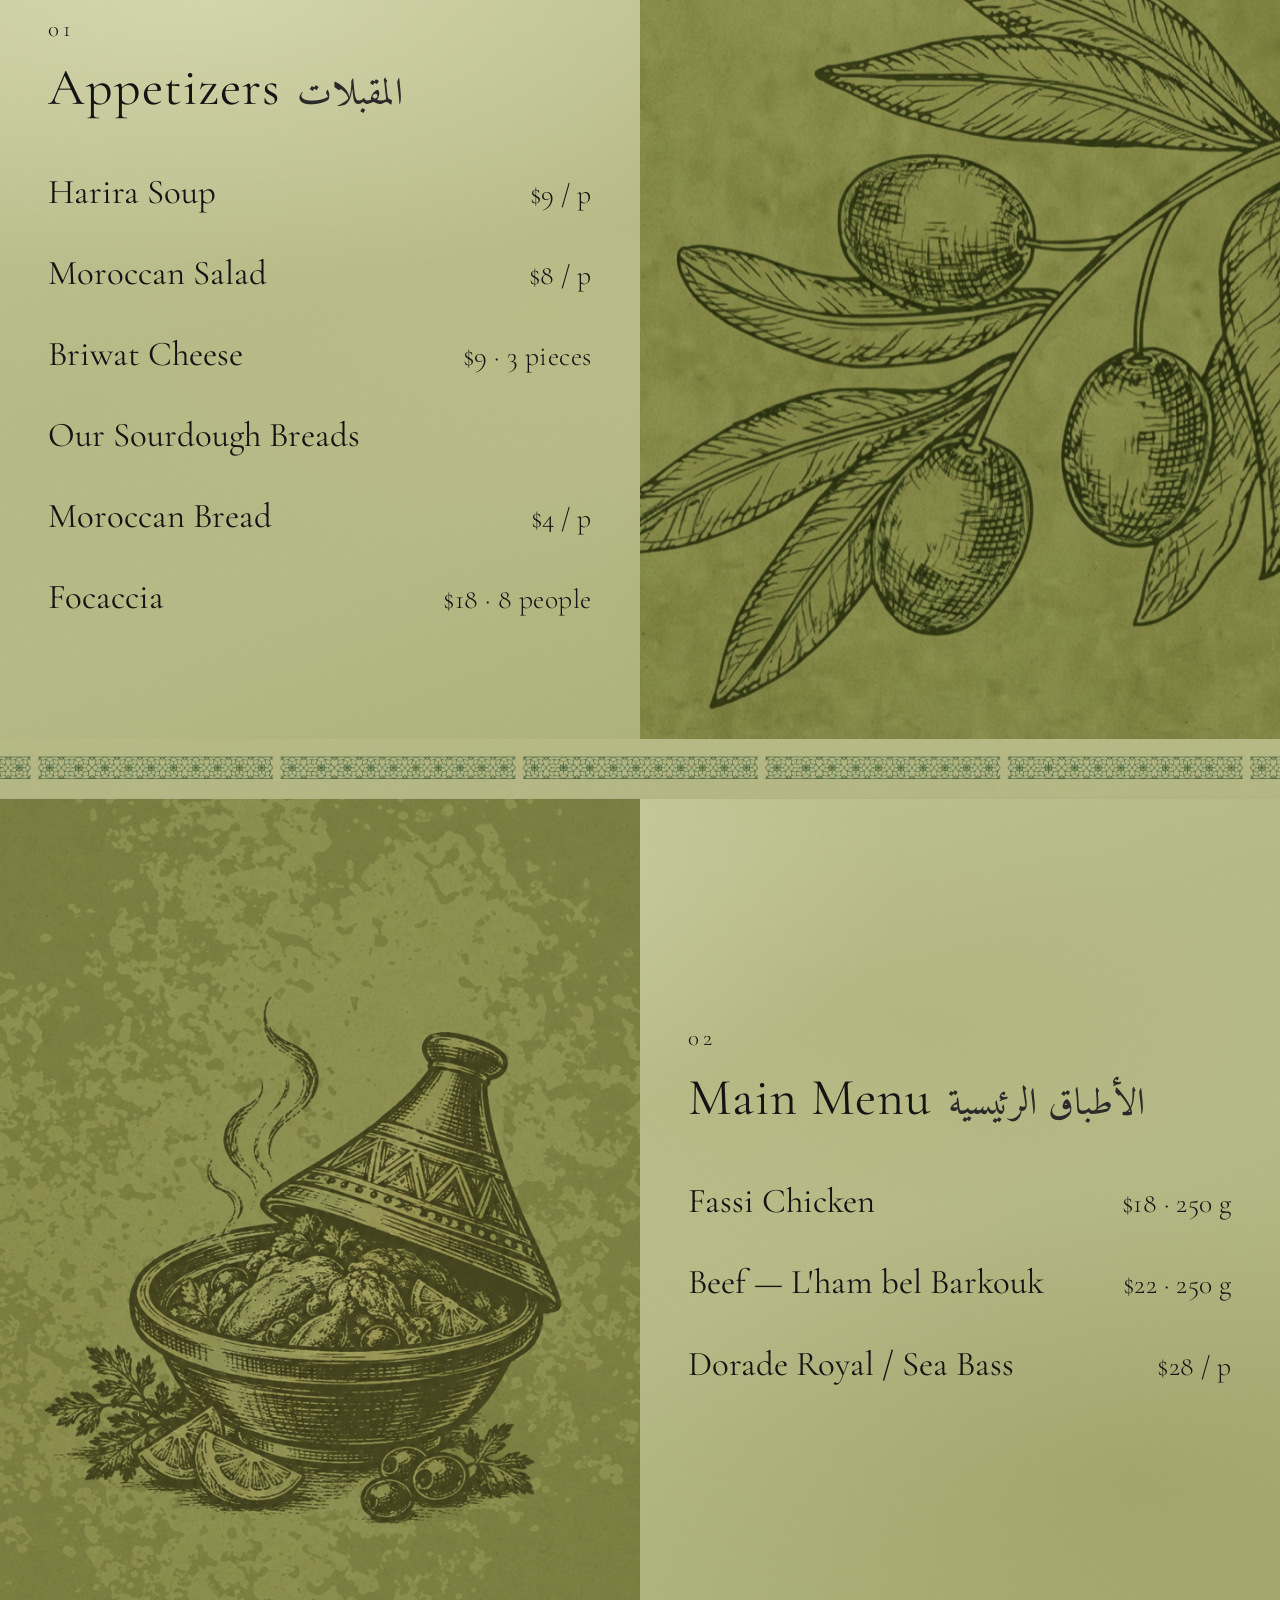
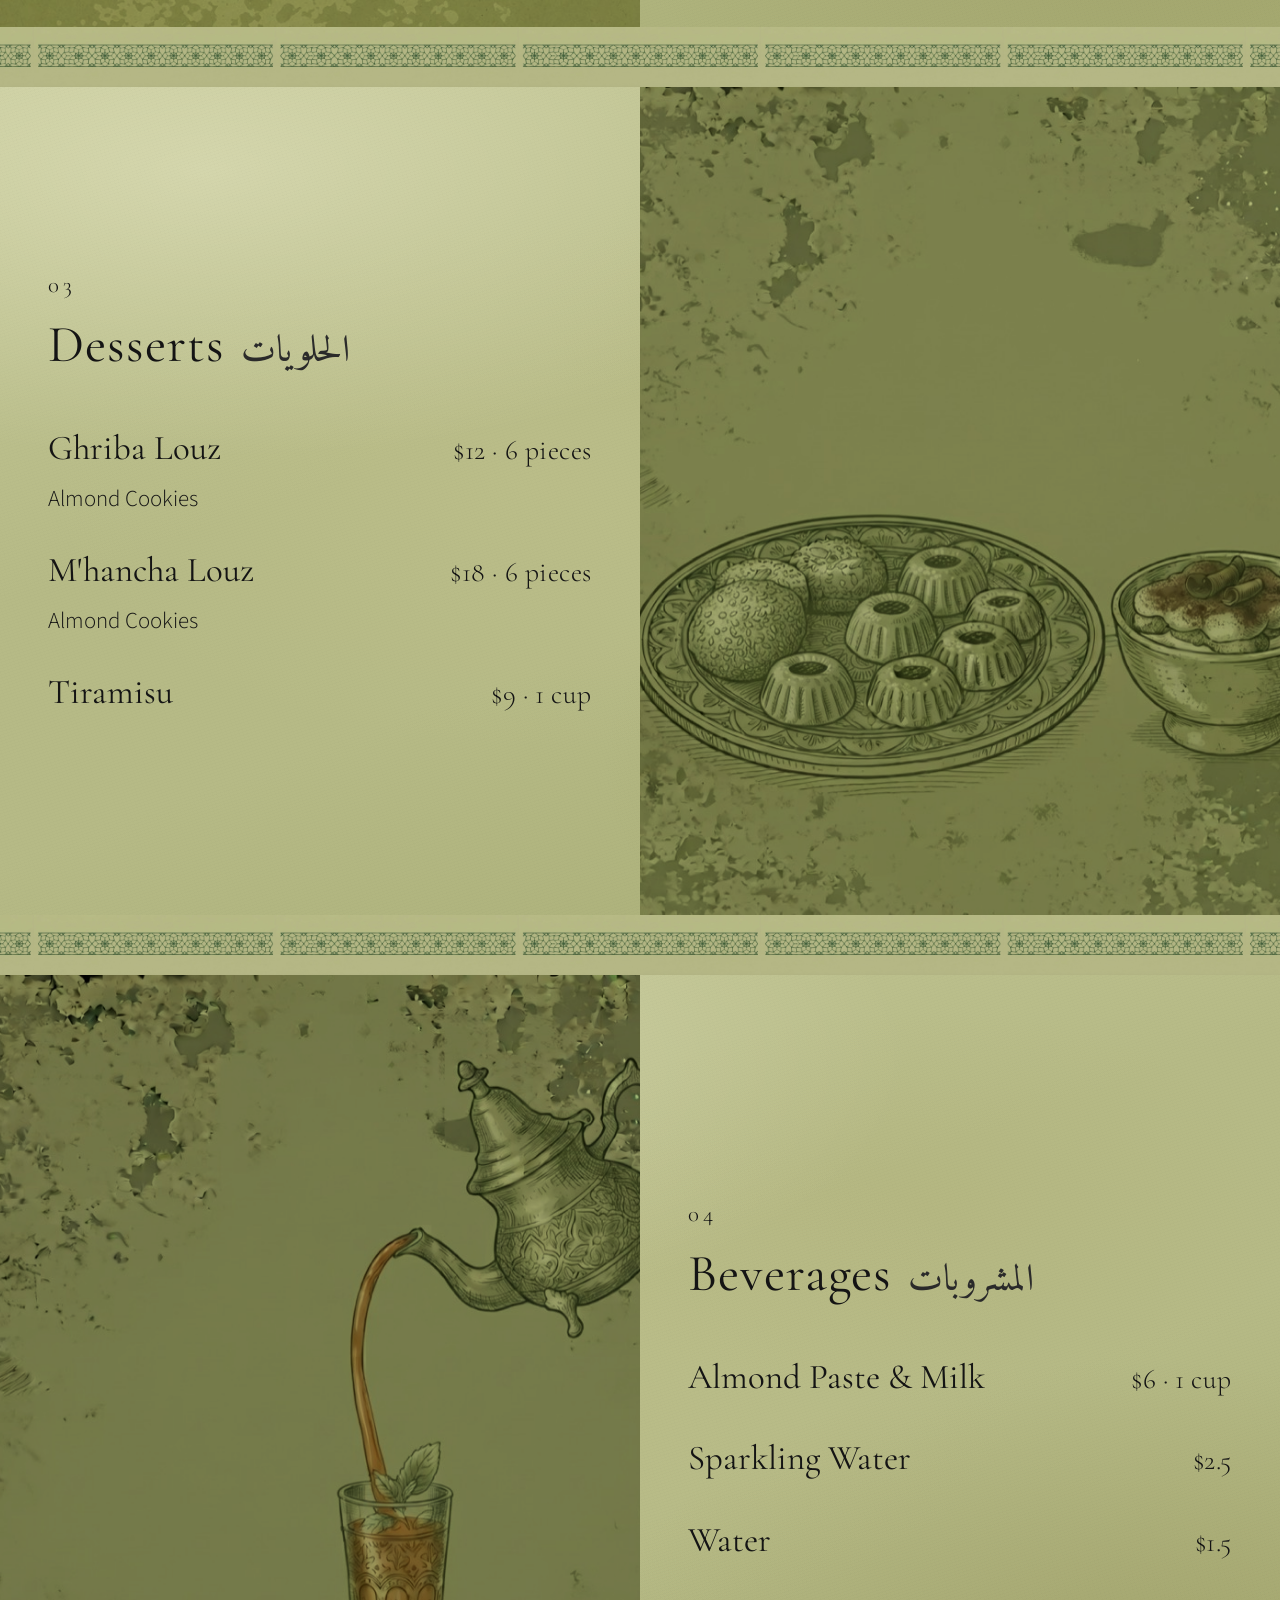
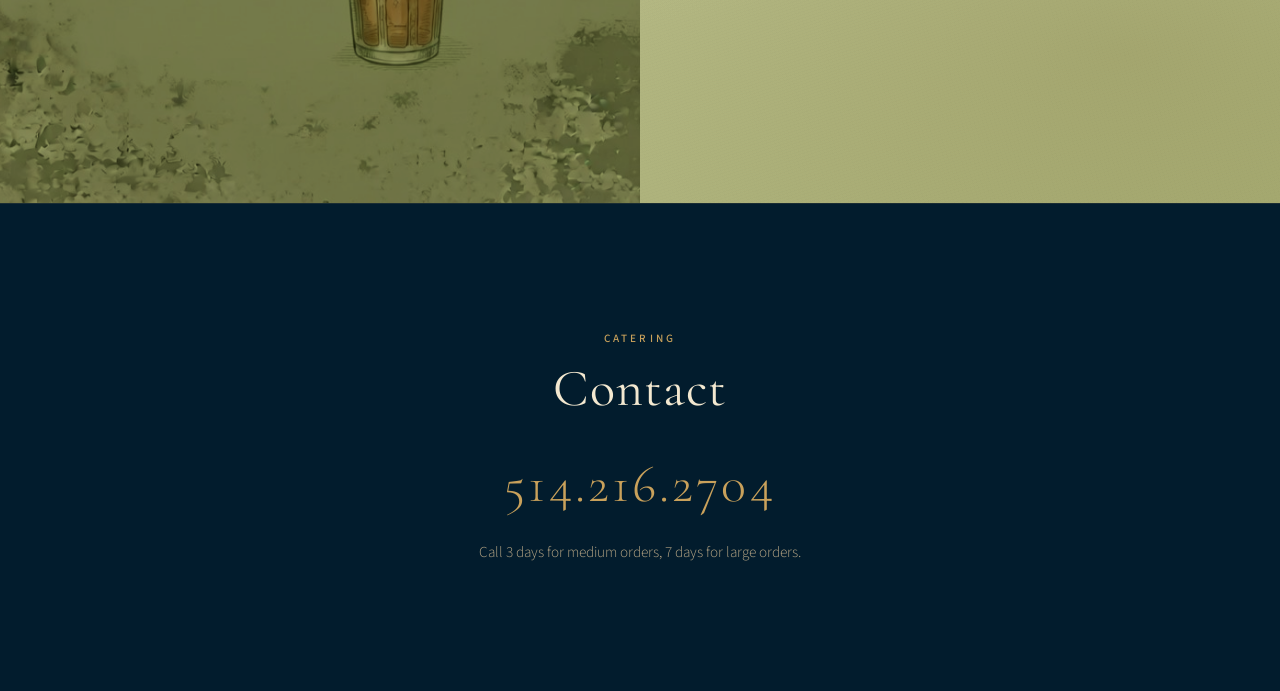
==== commit 88417c84: "fixes - YES" ====
--- a/index.html
+++ b/index.html
@@ -3,11 +3,42 @@
   <head>
     <meta charset="utf-8" />
     <meta name="viewport" content="width=device-width, initial-scale=1" />
-    <title>Dar Elkadi — Moroccan Cuisine</title>
+    <title>Dar Elkadi — Moroccan Cuisine &amp; Catering</title>
     <meta
       name="description"
-      content="Dar Elkadi catering — Moroccan and North African food for your table."
-    />
+      content="Dar Elkadi catering — Moroccan home cooking for your table: harira, Fassi chicken tagine, beef with prunes, almond sweets. Order at 514.216.2704."
+    />
+    <link rel="canonical" href="https://darelkadi.ca/" />
+    <meta name="theme-color" content="#021c2d" />
+
+    <meta property="og:type" content="website" />
+    <meta property="og:site_name" content="Dar Elkadi" />
+    <meta property="og:title" content="Dar Elkadi — Moroccan Cuisine &amp; Catering" />
+    <meta
+      property="og:description"
+      content="Moroccan home cooking for your table. Appetizers, tagines, sweets and drinks — order at 514.216.2704."
+    />
+    <meta property="og:url" content="https://darelkadi.ca/" />
+    <meta property="og:image" content="https://darelkadi.ca/assets/og-image.jpg" />
+    <meta property="og:image:width" content="1200" />
+    <meta property="og:image:height" content="630" />
+    <meta property="og:image:alt" content="Dar Elkadi Moroccan Cuisine logo" />
+    <meta name="twitter:card" content="summary_large_image" />
+    <meta name="twitter:image" content="https://darelkadi.ca/assets/og-image.jpg" />
+
+    <script type="application/ld+json">
+      {
+        "@context": "https://schema.org",
+        "@type": "FoodEstablishment",
+        "name": "Dar Elkadi",
+        "url": "https://darelkadi.ca/",
+        "logo": "https://darelkadi.ca/assets/logo_only_1.jpeg",
+        "image": "https://darelkadi.ca/assets/og-image.jpg",
+        "telephone": "+1-514-216-2704",
+        "servesCuisine": "Moroccan",
+        "description": "Moroccan home cooking and catering."
+      }
+    </script>
     <link rel="preconnect" href="https://fonts.googleapis.com" />
     <link rel="preconnect" href="https://fonts.gstatic.com" crossorigin />
     <link
@@ -30,6 +61,7 @@
     </noscript>
     <link rel="stylesheet" href="css/styles.css" />
     <link rel="icon" href="assets/logo_only_1.jpeg" type="image/jpeg" />
+    <link rel="apple-touch-icon" href="assets/apple-touch-icon.png" />
   </head>
   <body>
     <header class="site-nav" id="site-nav">
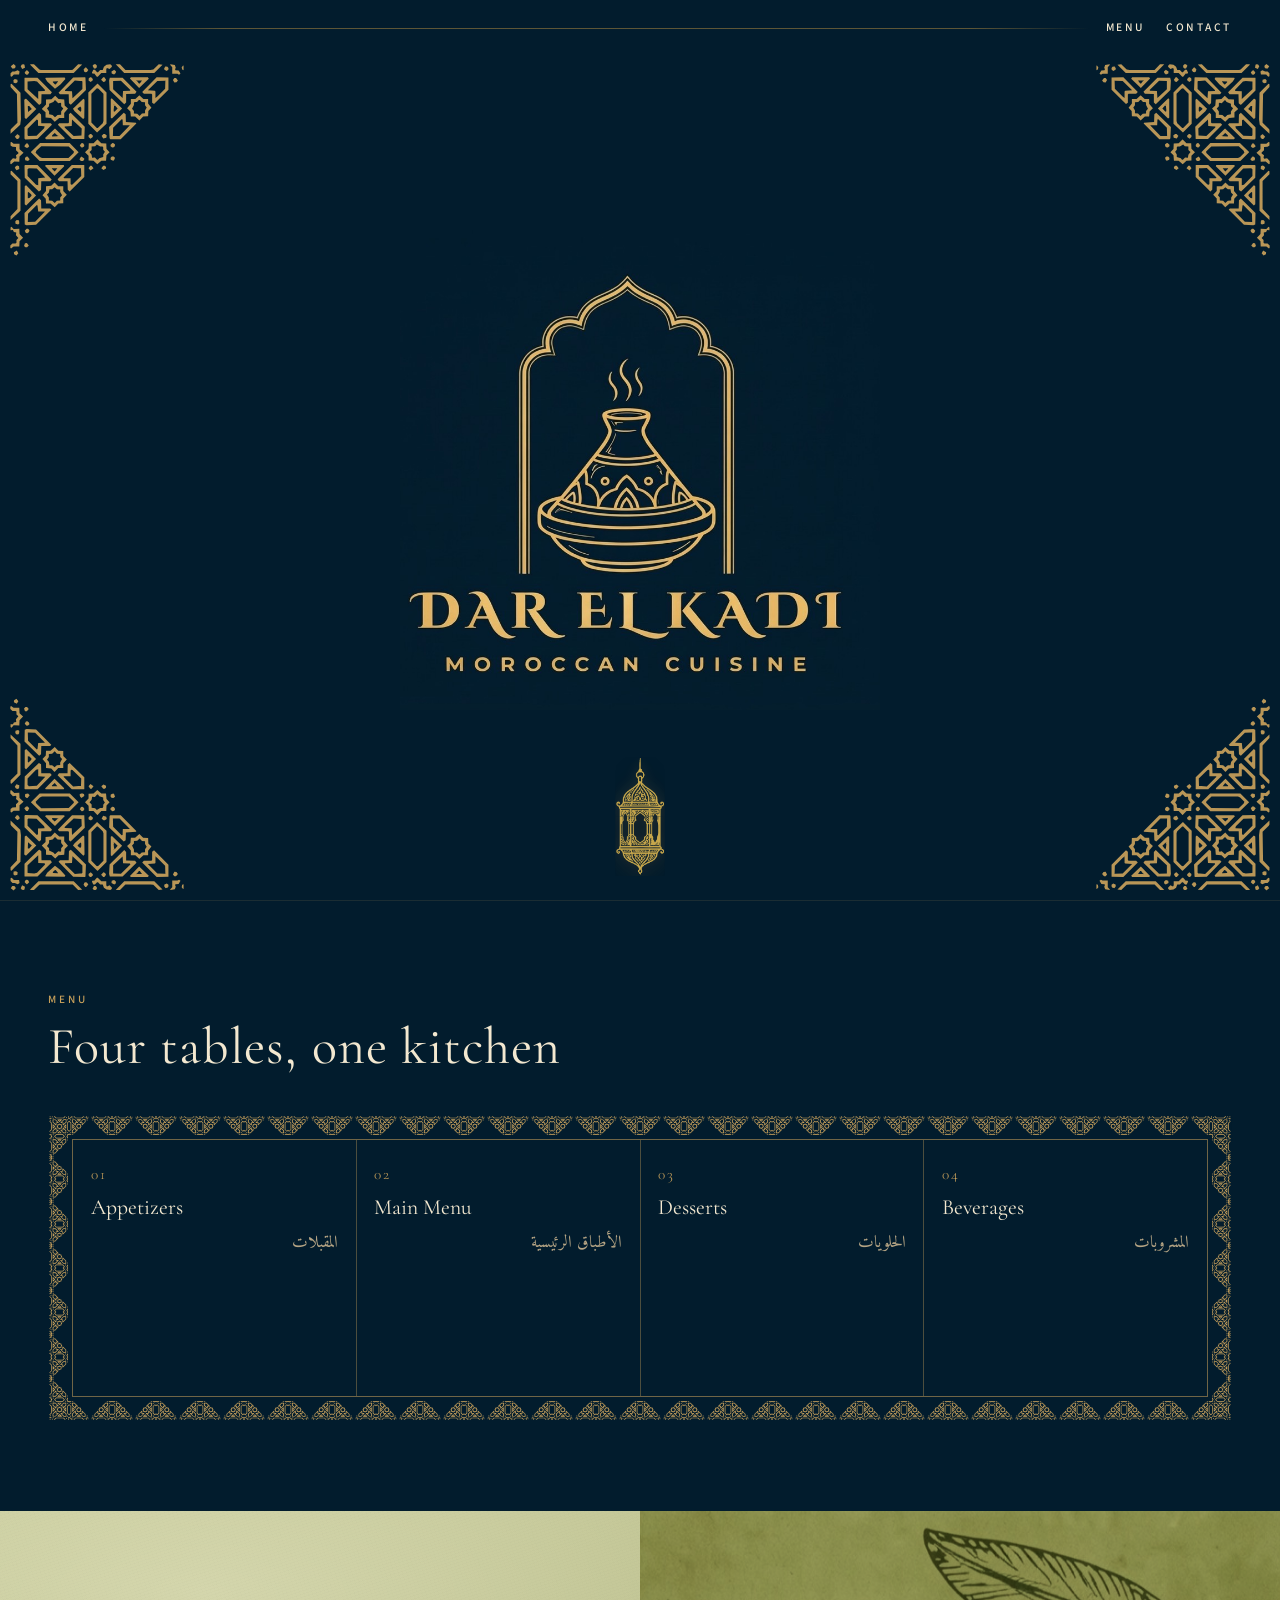
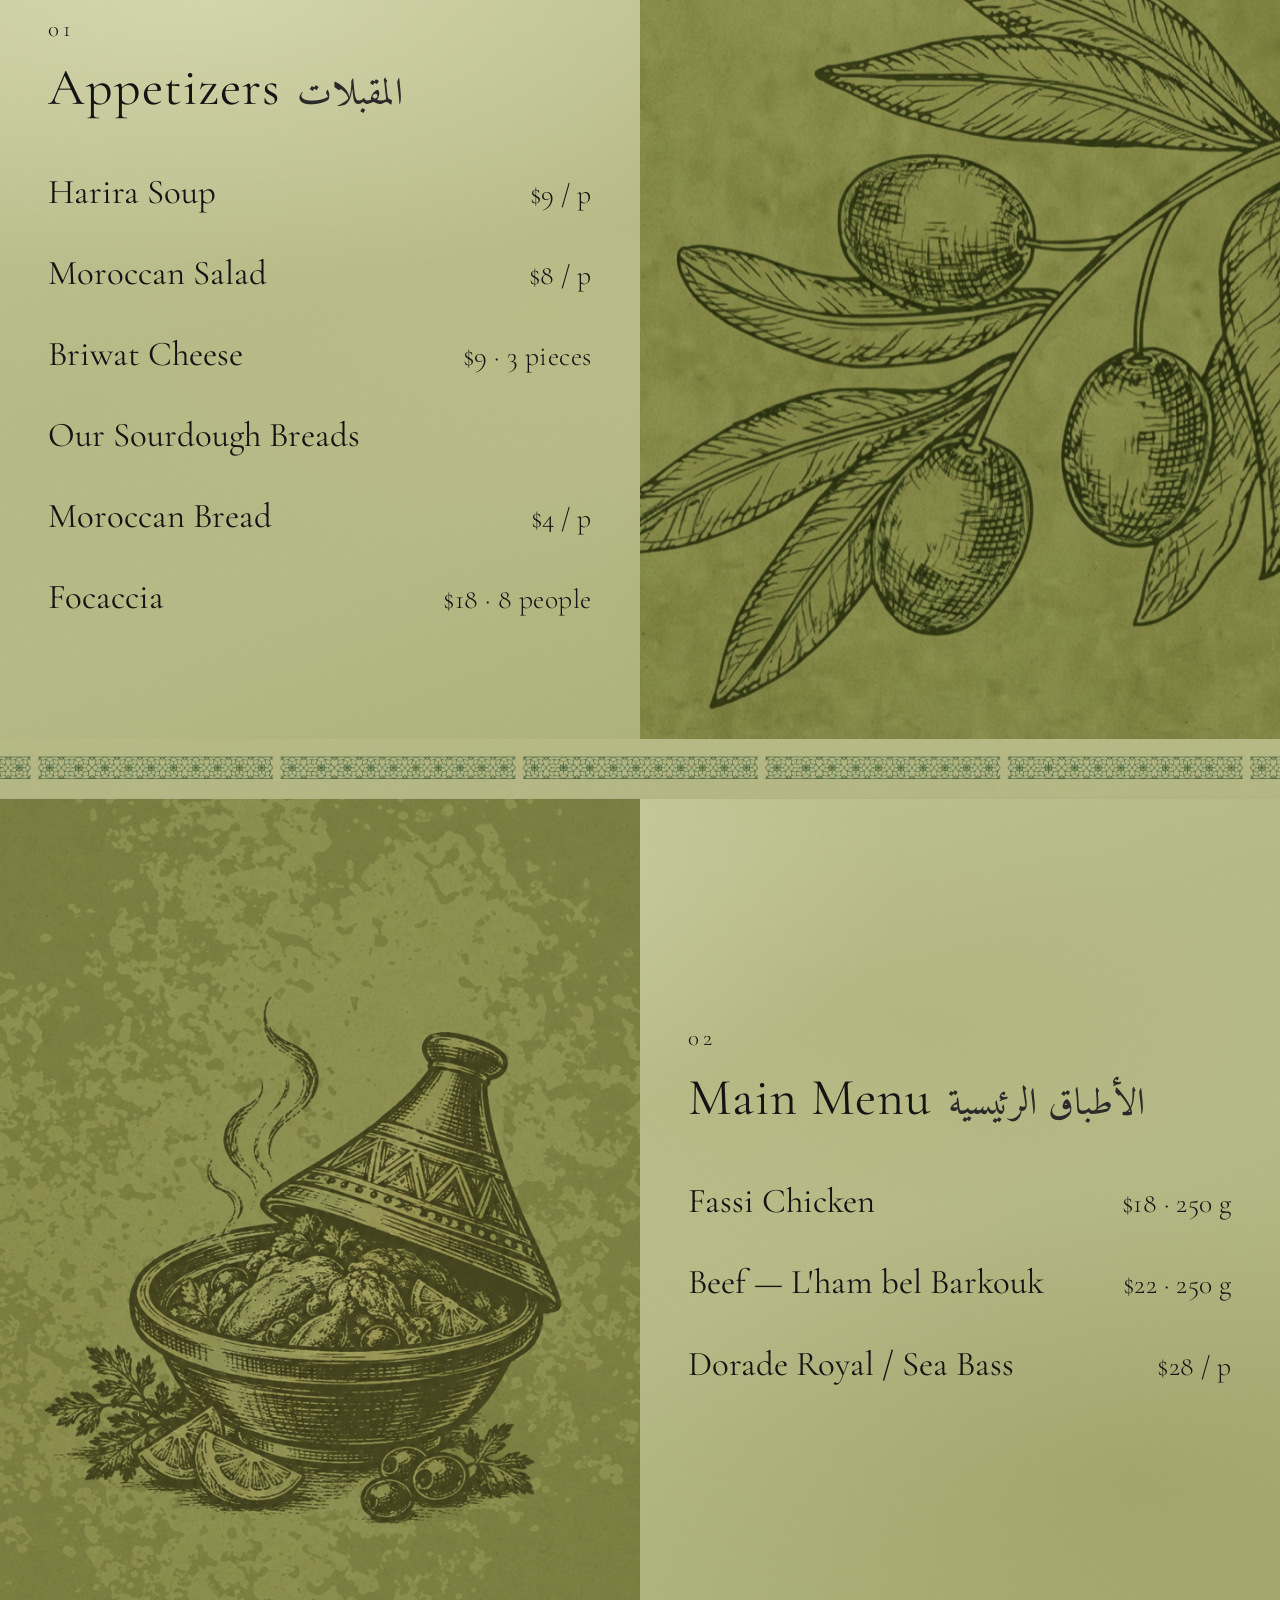
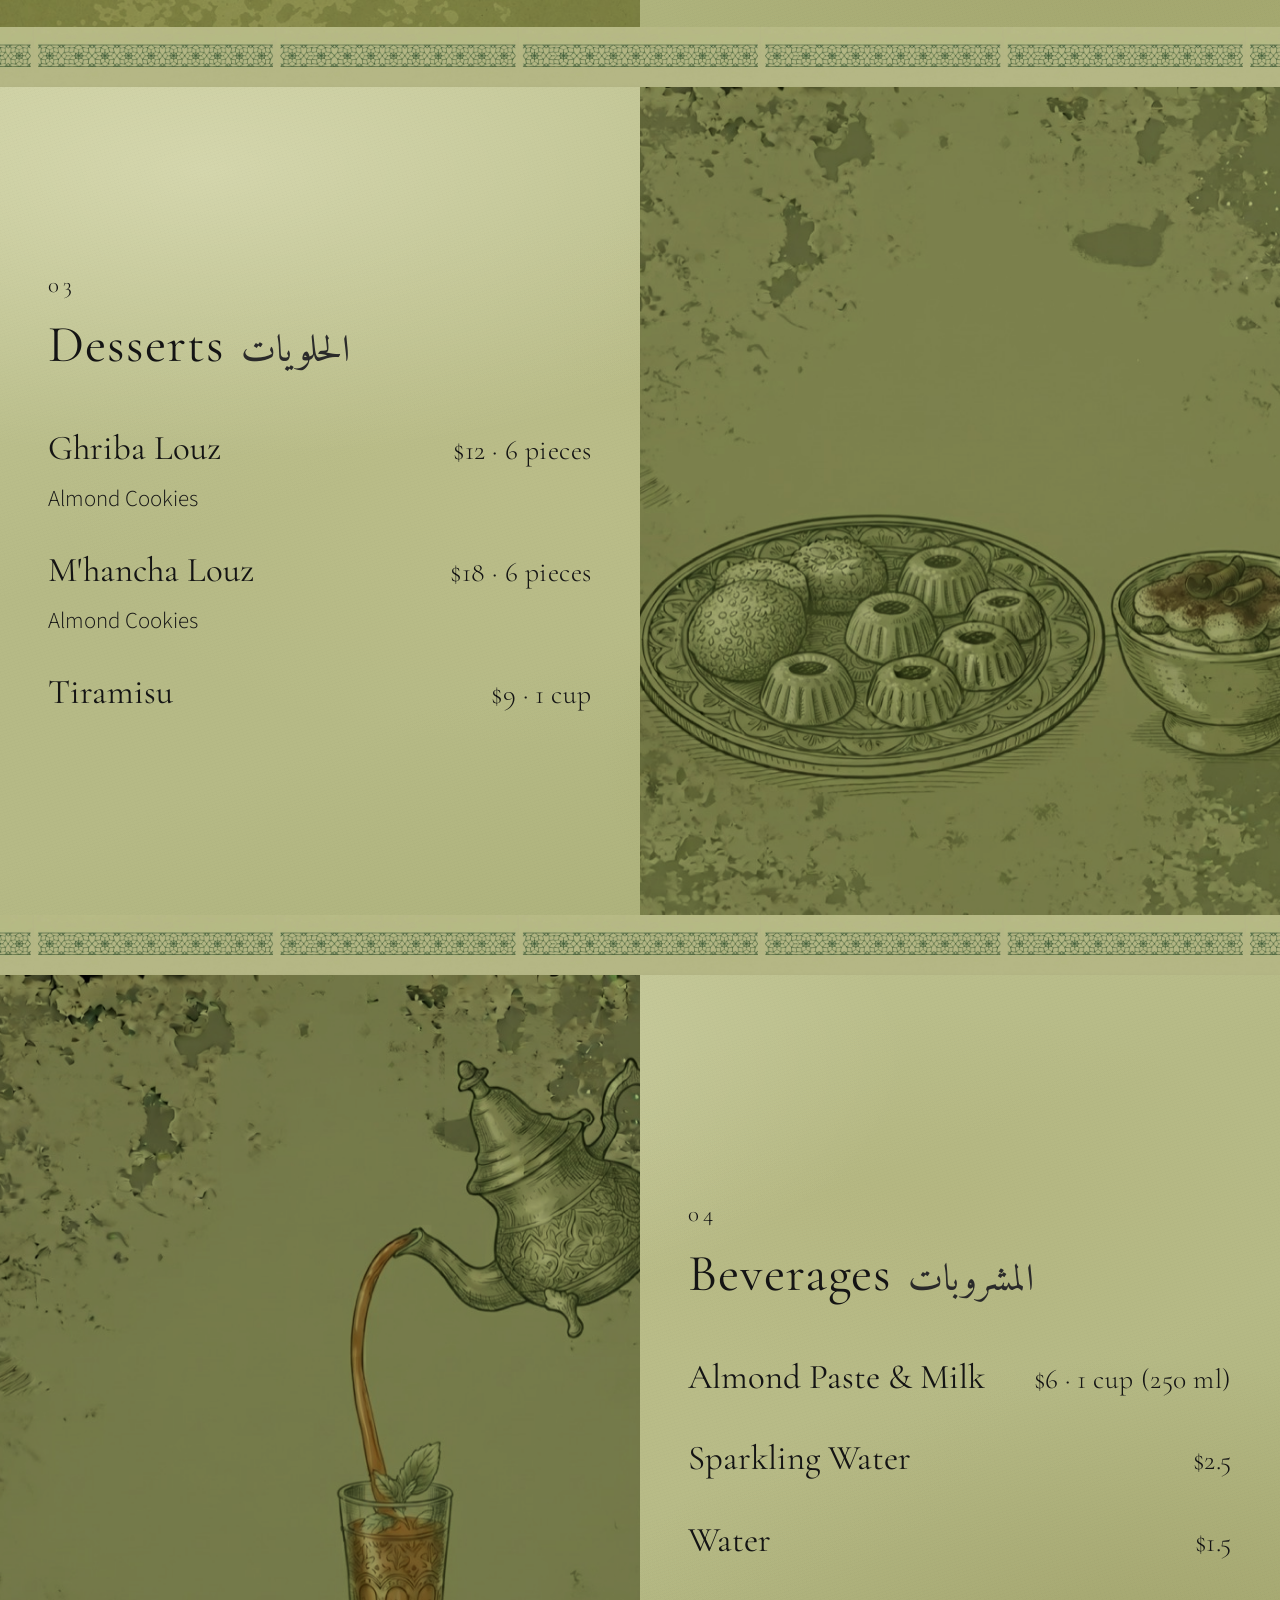
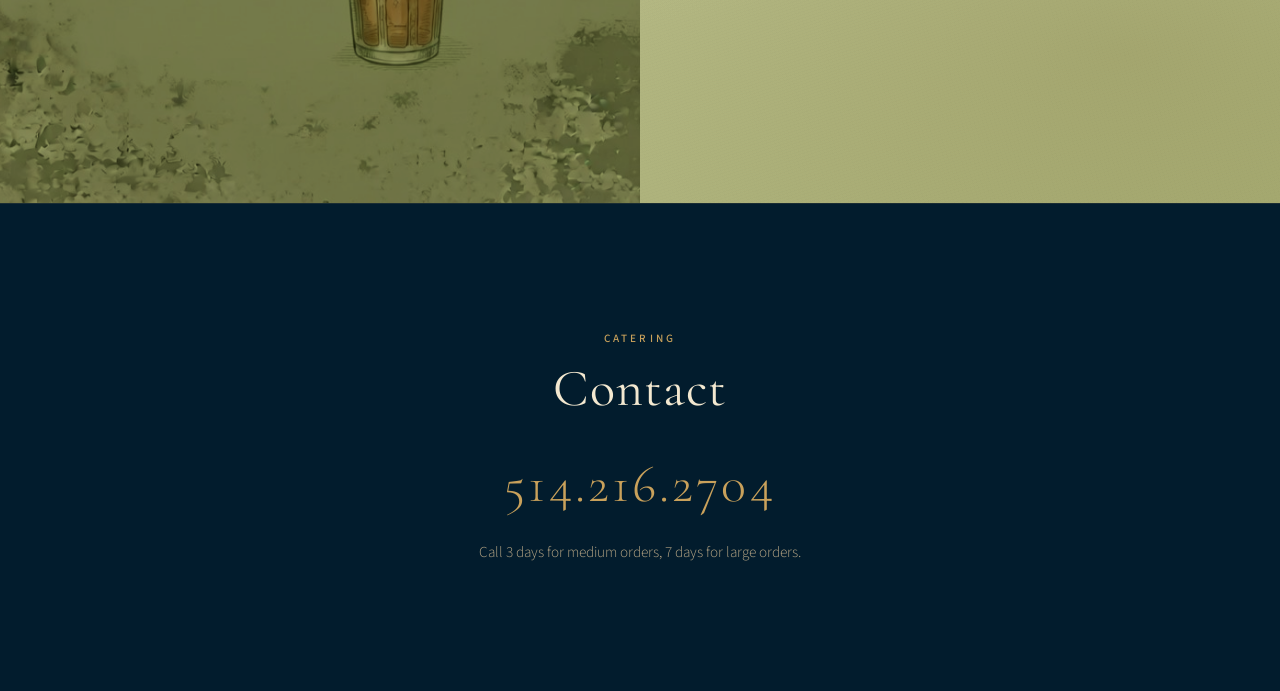
==== commit 159683c9: "Shorten JS/CSS cache and bust stale copies - YES Co-authored-by: Cursor <cursoragent@cursor.com>" ====
--- a/index.html
+++ b/index.html
@@ -59,7 +59,7 @@
         rel="stylesheet"
       />
     </noscript>
-    <link rel="stylesheet" href="css/styles.css" />
+    <link rel="stylesheet" href="css/styles.css?v=2" />
     <link rel="icon" href="assets/logo_only_1.jpeg" type="image/jpeg" />
     <link rel="apple-touch-icon" href="assets/apple-touch-icon.png" />
   </head>
@@ -235,6 +235,6 @@
   }
 ]
     </script>
-    <script src="js/main.js" defer></script>
+    <script src="js/main.js?v=2" defer></script>
   </body>
 </html>
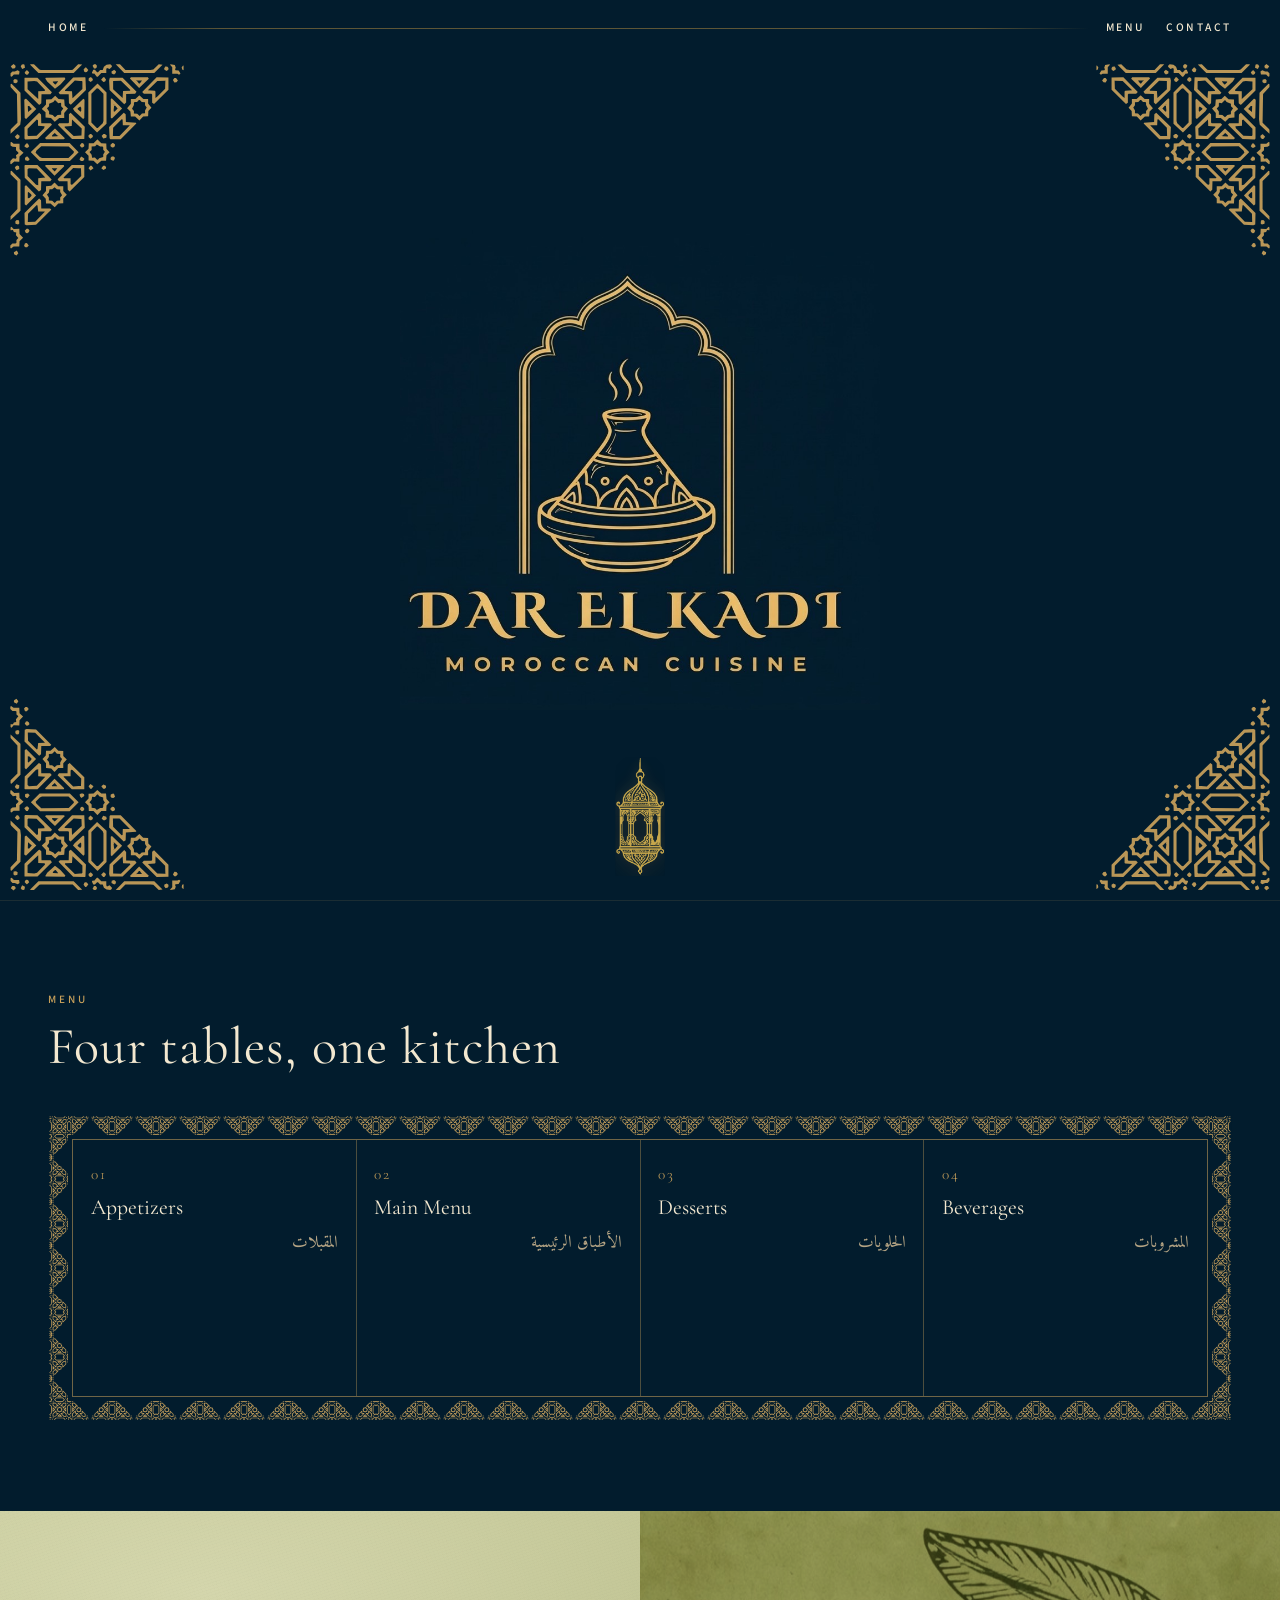
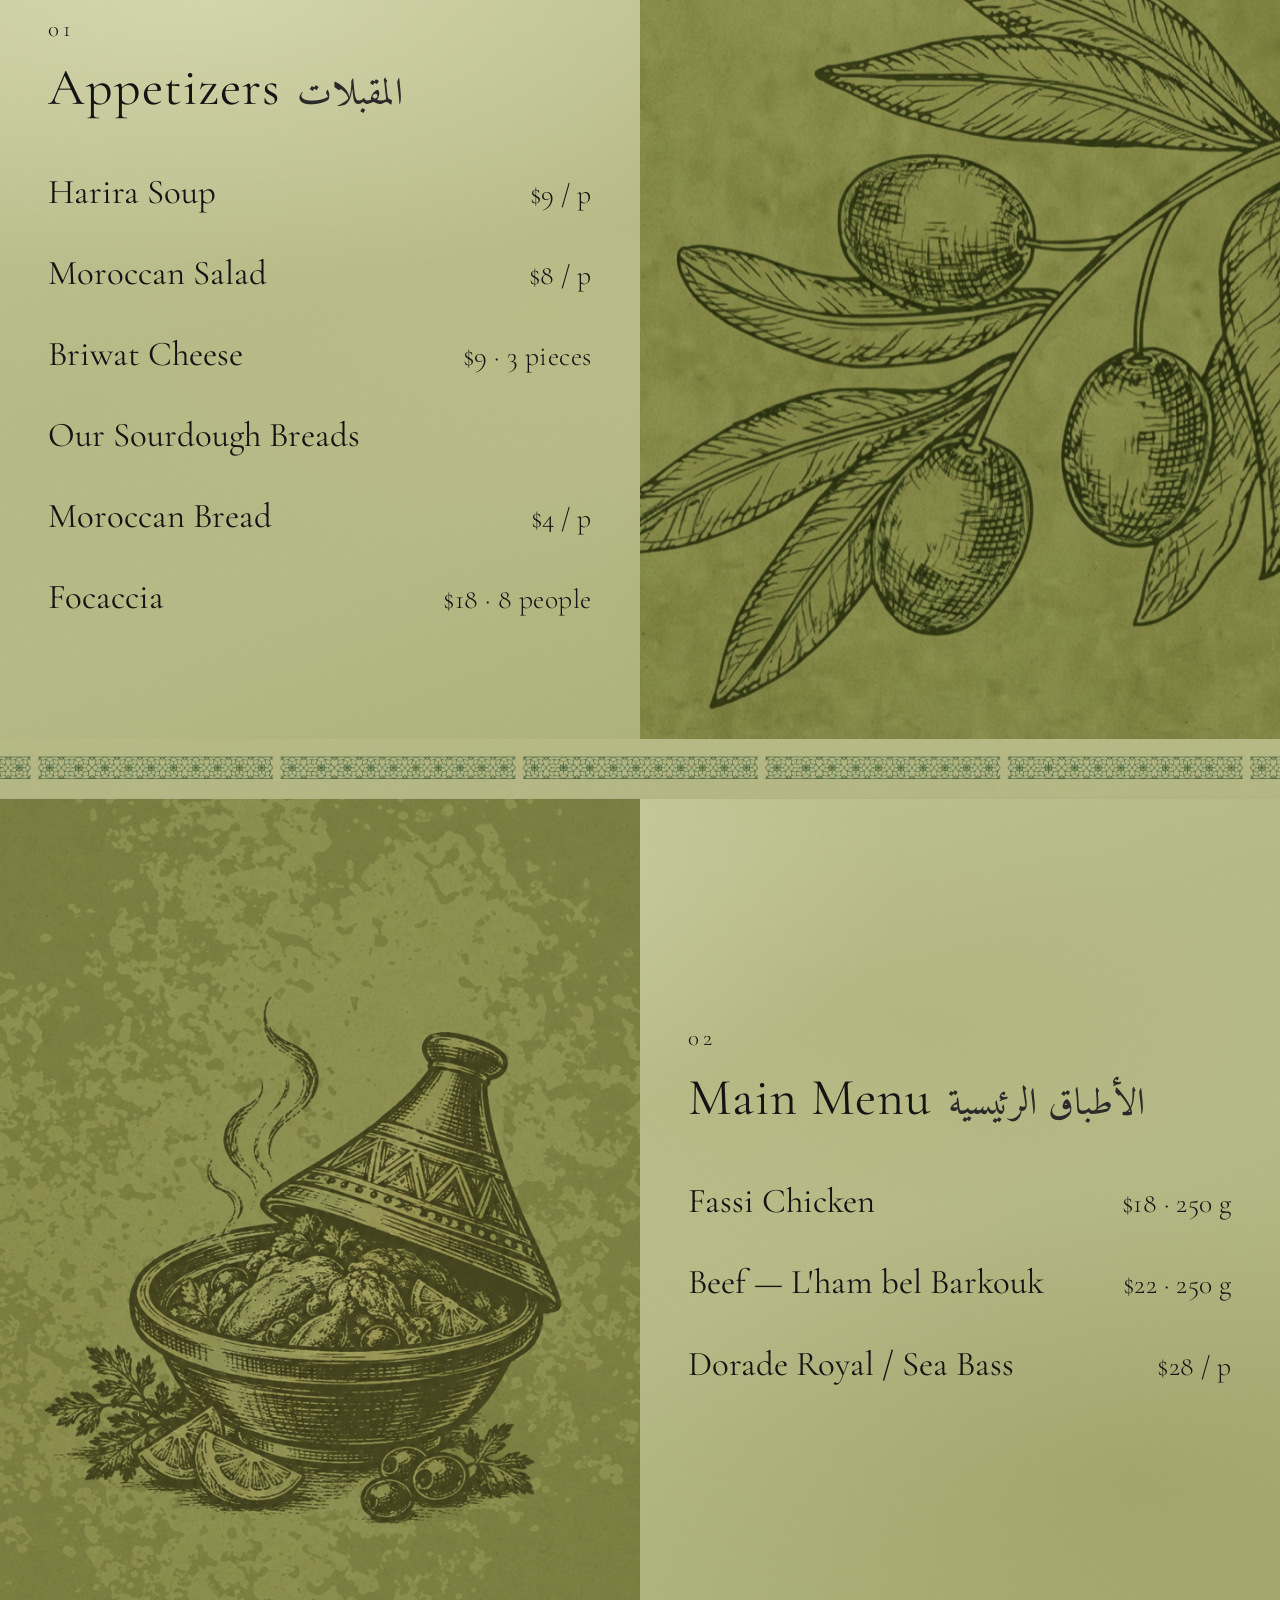
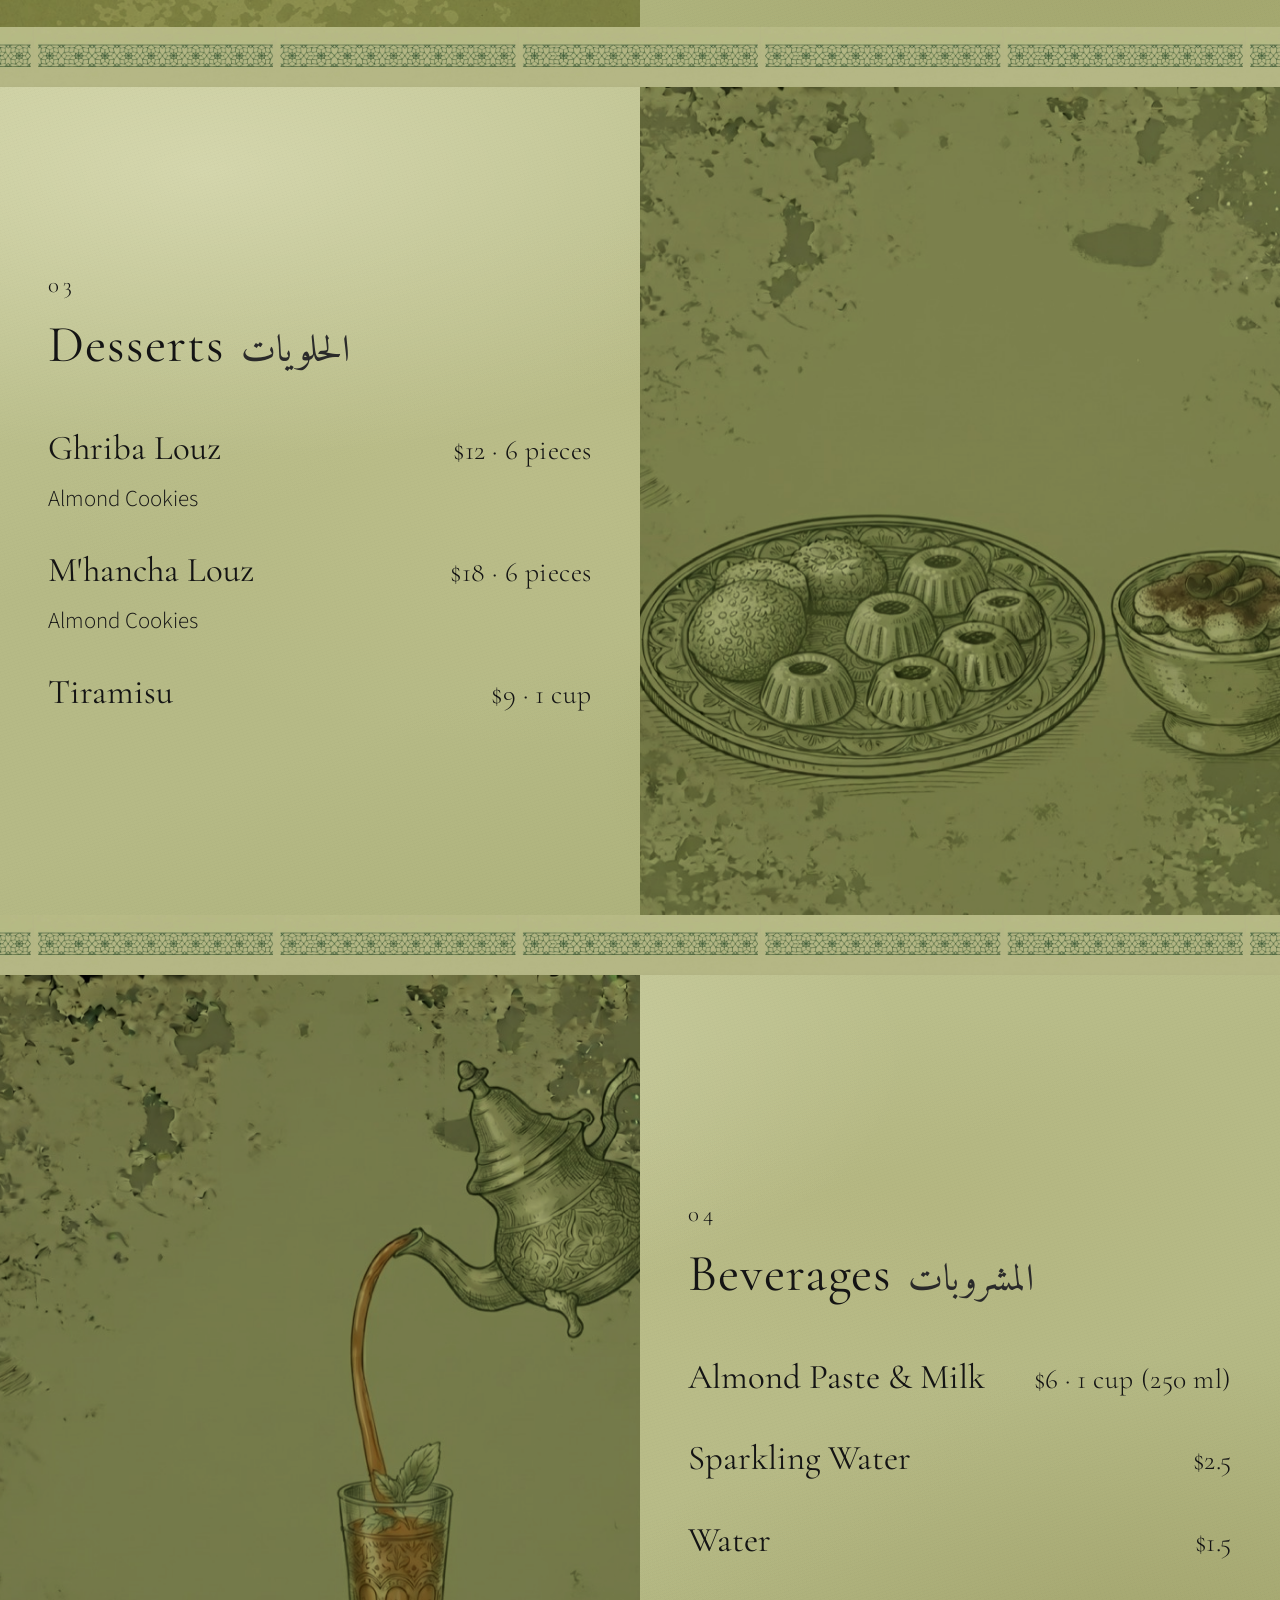
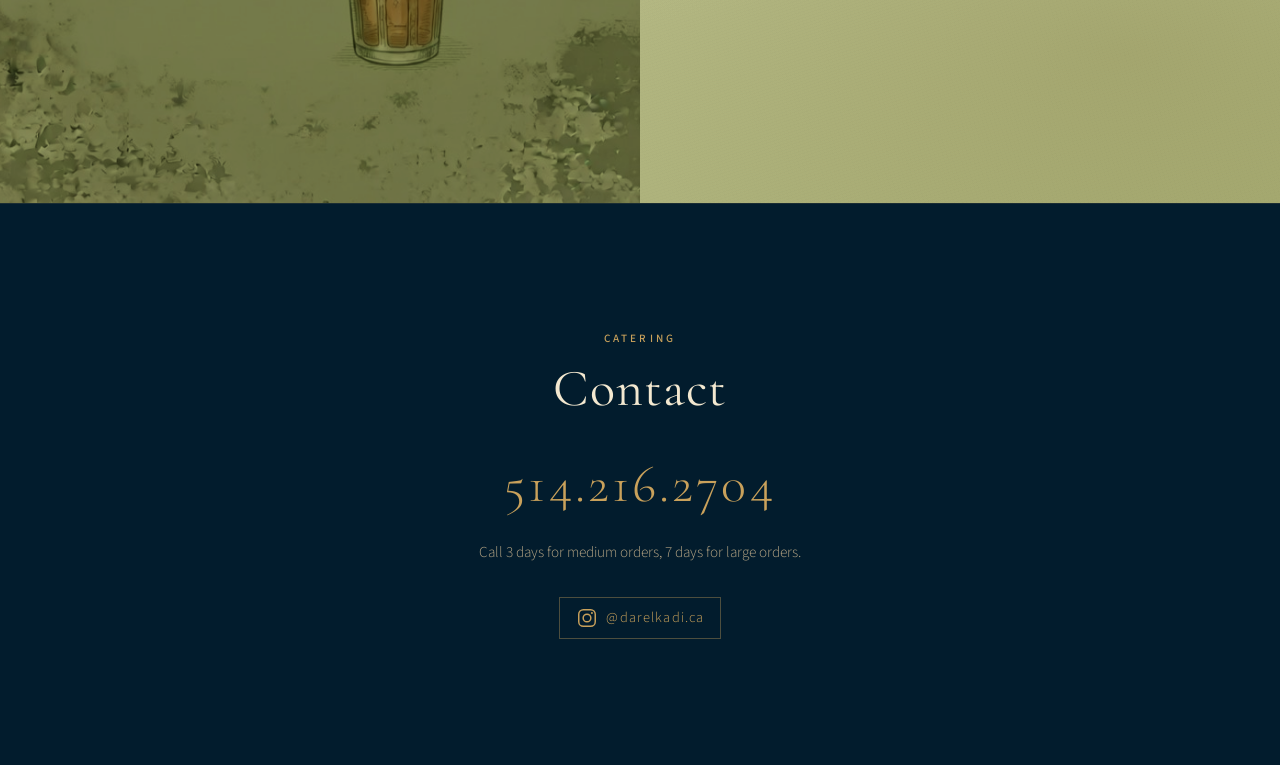
==== commit 11a40757: "Add Instagram link to contact section - YES Co-authored-by: Cursor <cursoragent@cursor.com>" ====
--- a/index.html
+++ b/index.html
@@ -36,6 +36,7 @@
         "image": "https://darelkadi.ca/assets/og-image.jpg",
         "telephone": "+1-514-216-2704",
         "servesCuisine": "Moroccan",
+        "sameAs": ["https://www.instagram.com/darelkadi.ca/"],
         "description": "Moroccan home cooking and catering."
       }
     </script>
@@ -59,7 +60,7 @@
         rel="stylesheet"
       />
     </noscript>
-    <link rel="stylesheet" href="css/styles.css?v=2" />
+    <link rel="stylesheet" href="css/styles.css?v=5" />
     <link rel="icon" href="assets/logo_only_1.jpeg" type="image/jpeg" />
     <link rel="apple-touch-icon" href="assets/apple-touch-icon.png" />
   </head>
@@ -132,6 +133,19 @@
         <p class="contact-note">
           Call 3 days for medium orders, 7 days for large orders.
         </p>
+        <a
+          class="contact-social"
+          href="https://www.instagram.com/darelkadi.ca/"
+          target="_blank"
+          rel="noopener"
+        >
+          <svg viewBox="0 0 24 24" width="22" height="22" aria-hidden="true">
+            <rect x="3" y="3" width="18" height="18" rx="5" fill="none" stroke="currentColor" stroke-width="1.6" />
+            <circle cx="12" cy="12" r="4.2" fill="none" stroke="currentColor" stroke-width="1.6" />
+            <circle cx="17.4" cy="6.6" r="1.1" fill="currentColor" />
+          </svg>
+          <span>@darelkadi.ca</span>
+        </a>
       </section>
     </main>
 
@@ -212,9 +226,9 @@
   {
     "section": "Main Menu",
     "items": [
-      { "item_name": "Fassi Chicken", "description": "", "image": "", "price": 16, "price_note": "250 g" },
-      { "item_name": "Beef — L'ham bel Barkouk", "description": "", "image": "", "price": 20, "price_note": "250 g" },
-      { "item_name": "Dorade Royal / Sea Bass", "description": "", "image": "", "price": 25, "price_note": "per person" }
+      { "item_name": "Fassi Chicken", "description": "", "image": "", "price": 18, "price_note": "250 g" },
+      { "item_name": "Beef — L'ham bel Barkouk", "description": "", "image": "", "price": 22, "price_note": "250 g" },
+      { "item_name": "Dorade Royal / Sea Bass", "description": "", "image": "", "price": 28, "price_note": "per person" }
     ]
   },
   {
@@ -228,13 +242,13 @@
   {
     "section": "Beverages",
     "items": [
-      { "item_name": "Almond Paste & Milk", "description": "", "image": "", "price": 6, "price_note": "1 cup" },
+      { "item_name": "Almond Paste & Milk", "description": "", "image": "", "price": 6, "price_note": "1 cup (250 ml)" },
       { "item_name": "Sparkling Water", "description": "", "image": "", "price": 2.5, "price_note": "" },
       { "item_name": "Water", "description": "", "image": "", "price": 1.5, "price_note": "" }
     ]
   }
 ]
     </script>
-    <script src="js/main.js?v=2" defer></script>
+    <script src="js/main.js?v=4" defer></script>
   </body>
 </html>
--- a/css/styles.css
+++ b/css/styles.css
@@ -193,7 +193,6 @@
   visibility: hidden;
   pointer-events: none;
 }
-
 .hero-video {
   position: absolute;
   inset: 0;
@@ -686,6 +685,30 @@
   color: var(--muted);
 }
 
+.contact-social {
+  display: inline-flex;
+  align-items: center;
+  gap: 0.55rem;
+  margin-top: 2rem;
+  padding: 0.55rem 1rem;
+  border: 1px solid var(--line);
+  color: var(--gold);
+  font-size: 0.9rem;
+  letter-spacing: 0.08em;
+  transition:
+    color 0.25s var(--ease),
+    border-color 0.25s var(--ease);
+}
+
+.contact-social:hover {
+  color: var(--ink);
+  border-color: var(--gold);
+}
+
+.contact-social svg {
+  display: block;
+}
+
 /* ——— Scroll bob (lantern) ——— */
 
 .scroll-bob {
@@ -930,14 +953,43 @@
     grid-template-columns: repeat(2, minmax(0, 1fr));
   }
 
-  .chapter--split {
+  /* Portrait phones: art is a band across the top third of the screen */
+  .chapter--split,
+  .chapter--split-end {
     grid-template-columns: 1fr;
     min-height: 0;
   }
 
-  .chapter--split .chapter-media {
-    min-height: min(48vw, 16rem);
-  }
+  .chapter--split .chapter-media,
+  .chapter--split-end .chapter-media {
+    order: -1;
+    min-height: 0;
+    height: 33vh;
+    height: 33svh;
+  }
+}
+
+/* Landscape phones: art takes the left third, menu the other two */
+@media (orientation: landscape) and (max-height: 540px) {
+  .chapter--split,
+  .chapter--split-end {
+    grid-template-columns: minmax(0, 1fr) minmax(0, 2fr);
+    min-height: 0;
+  }
+
+  .chapter--split .chapter-media,
+  .chapter--split-end .chapter-media {
+    order: -1;
+    height: auto;
+    min-height: 100%;
+  }
+
+  .chapter--split .chapter-inner {
+    padding: 2rem clamp(1.25rem, 4vw, 2.5rem);
+  }
+}
+
+@media (max-width: 820px) {
 
   .float-menu {
     top: auto;
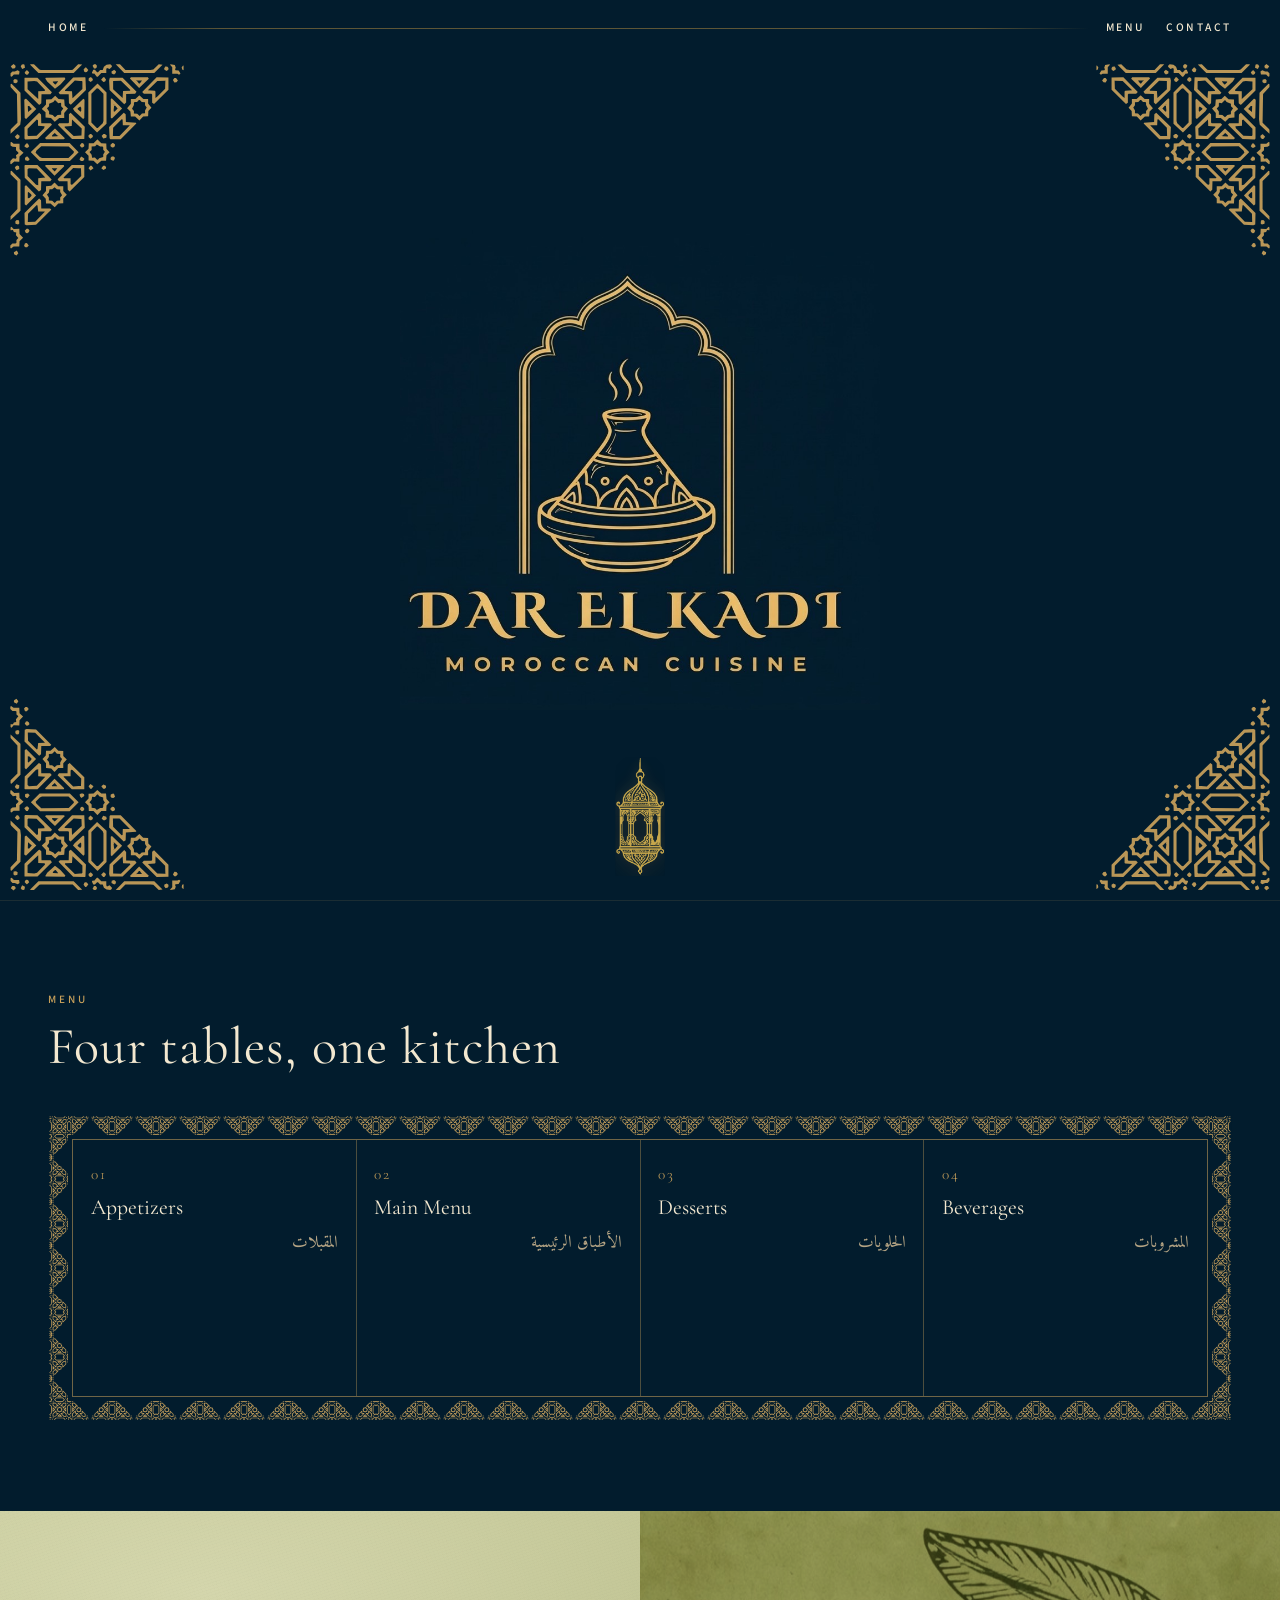
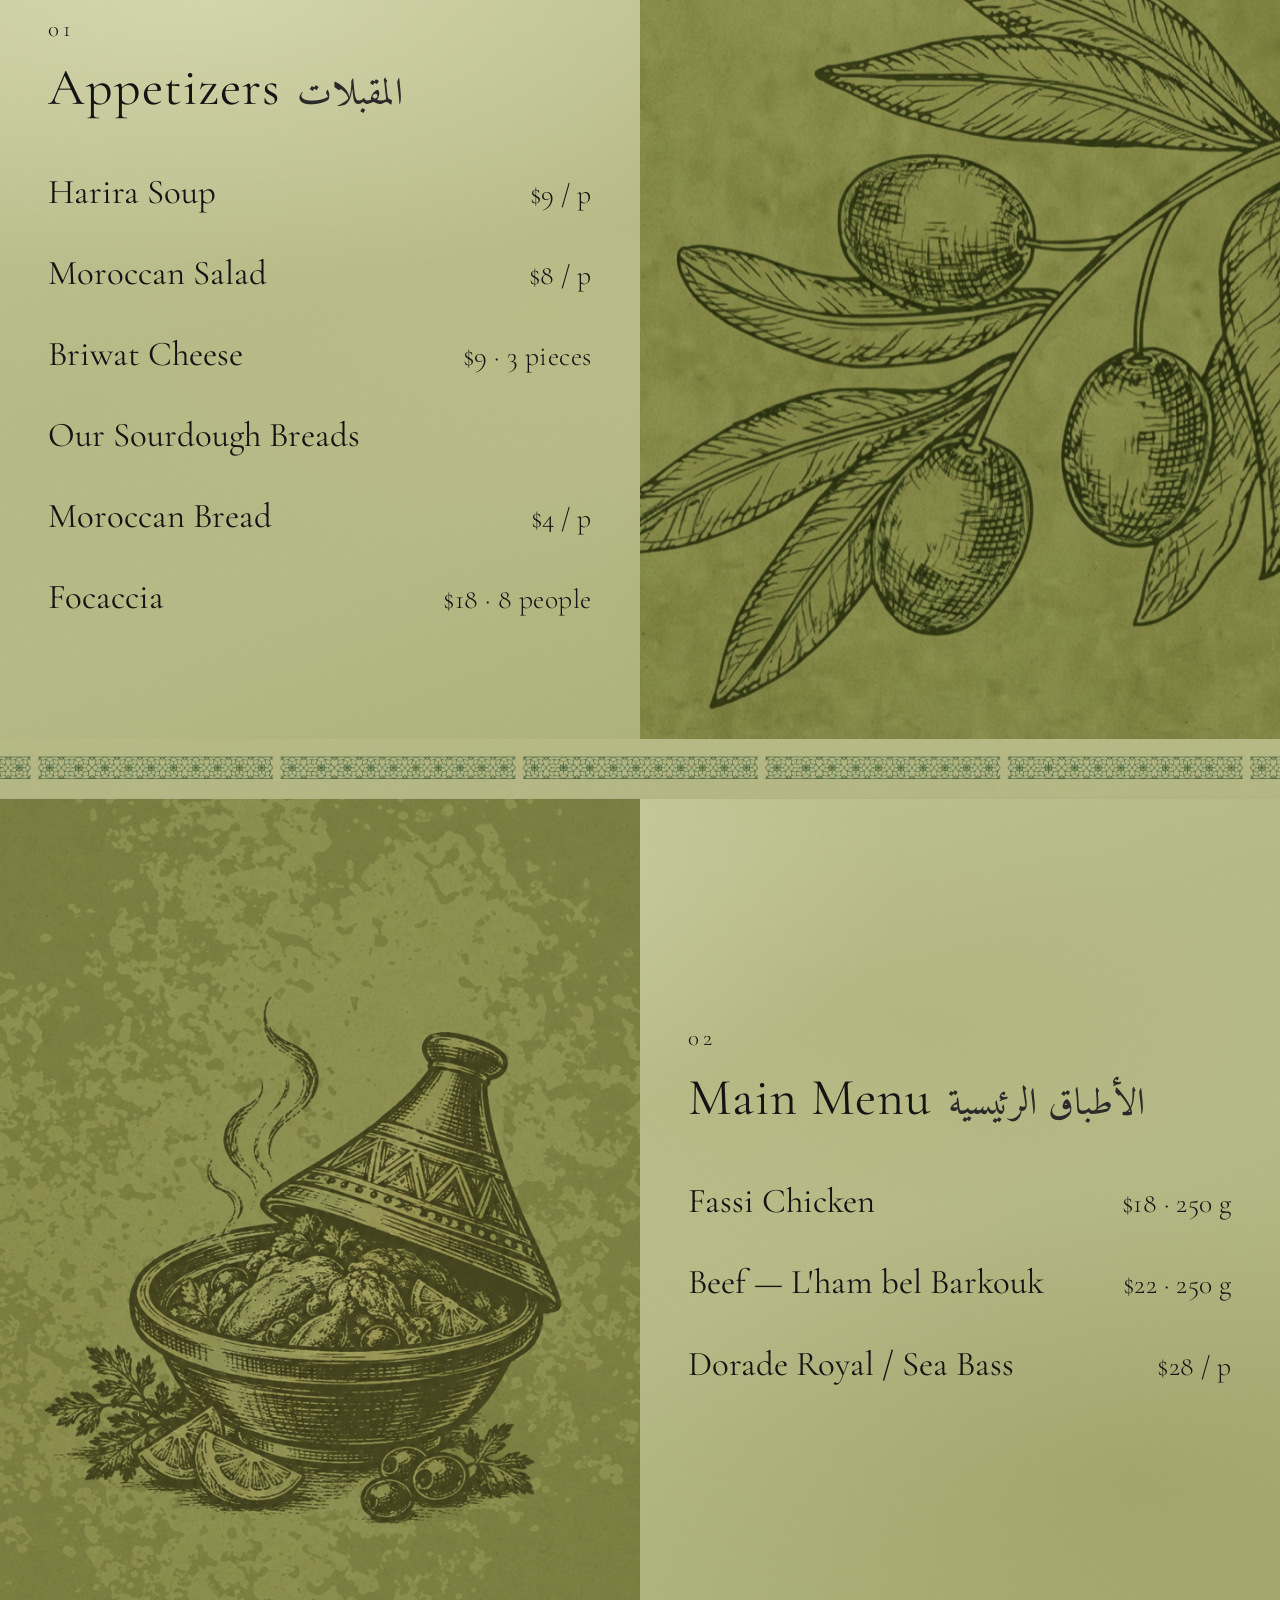
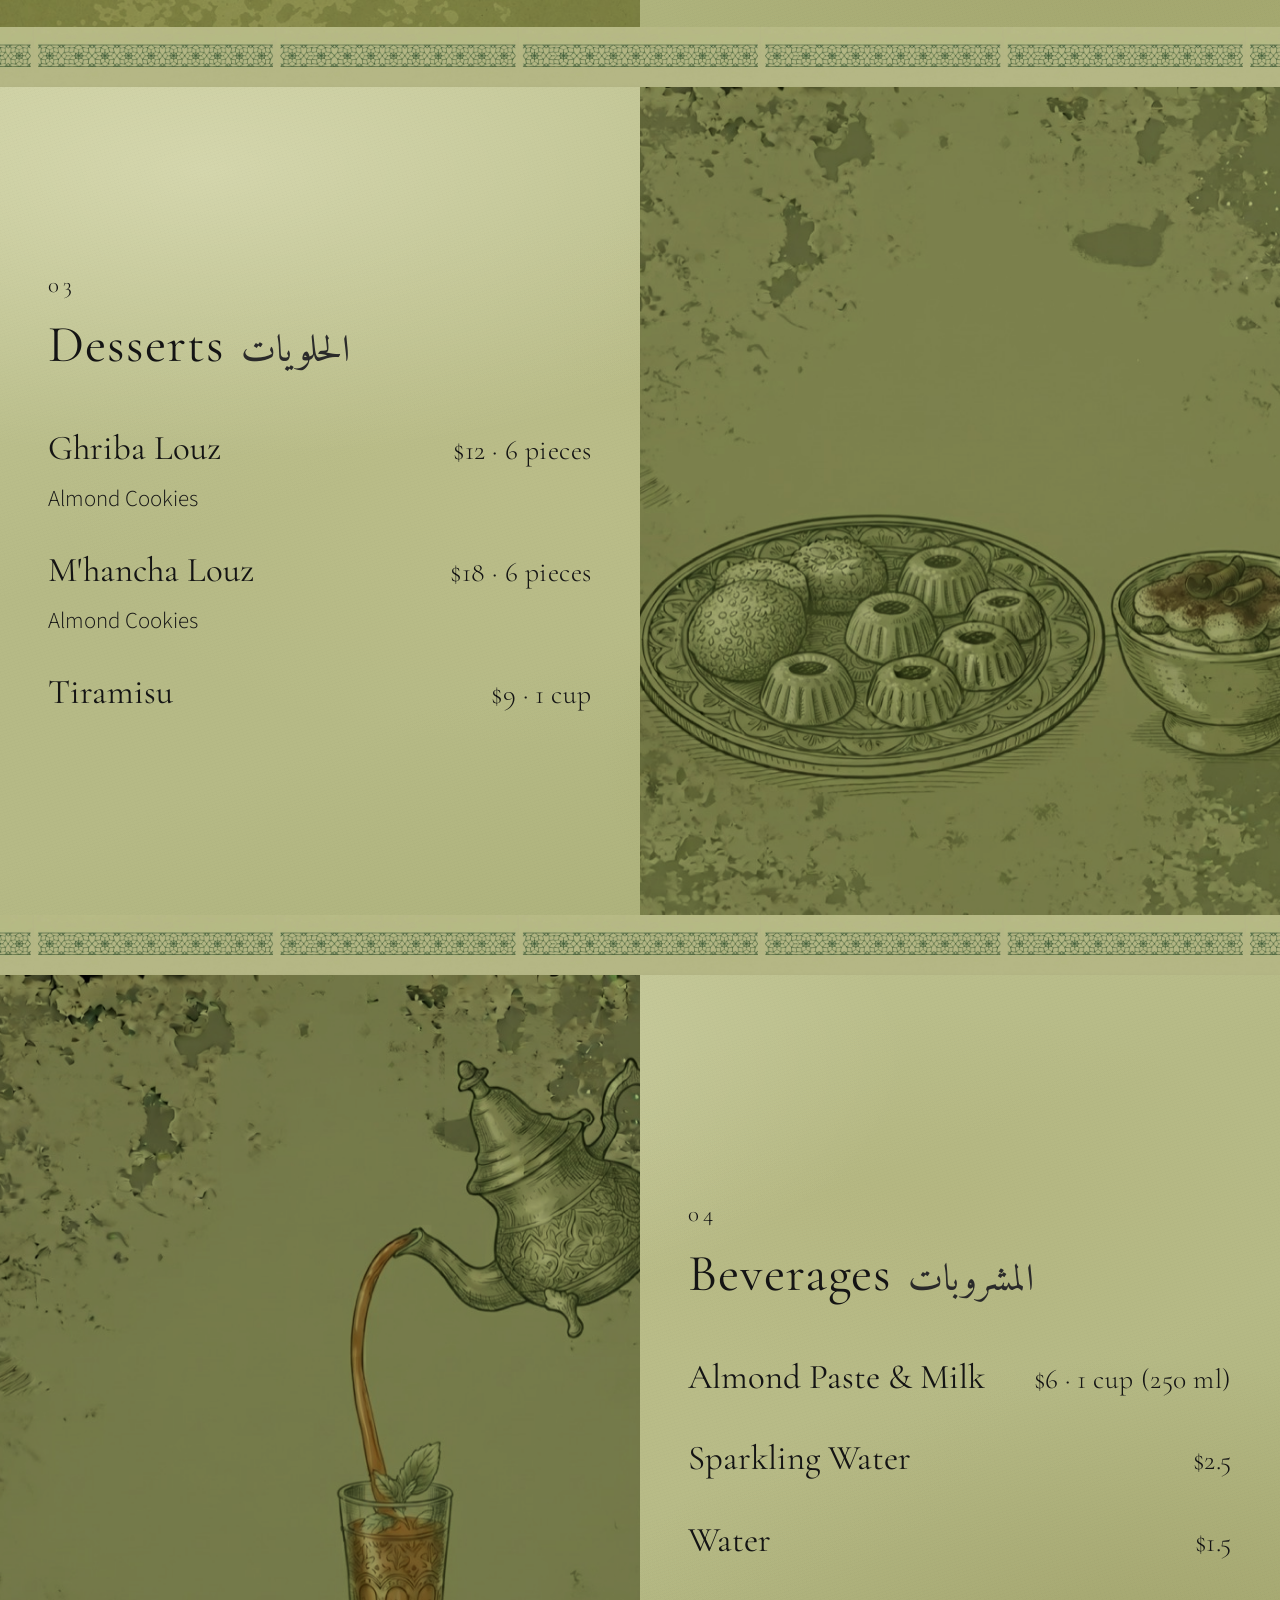
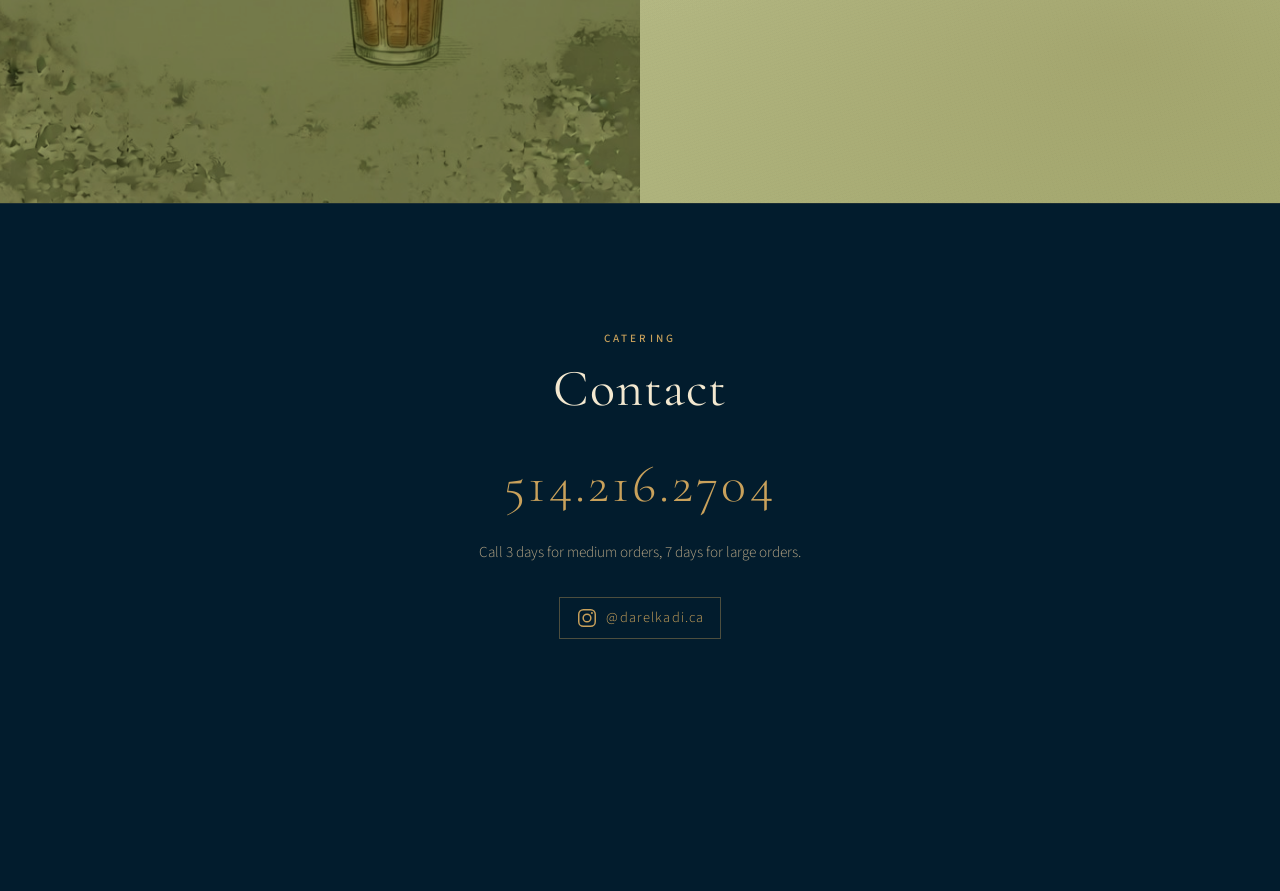
==== commit 1114d93f: "insta - YES" ====
--- a/index.html
+++ b/index.html
@@ -60,7 +60,7 @@
         rel="stylesheet"
       />
     </noscript>
-    <link rel="stylesheet" href="css/styles.css?v=5" />
+    <link rel="stylesheet" href="css/styles.css?v=9" />
     <link rel="icon" href="assets/logo_only_1.jpeg" type="image/jpeg" />
     <link rel="apple-touch-icon" href="assets/apple-touch-icon.png" />
   </head>
@@ -150,7 +150,7 @@
     </main>
 
     <aside
-      class="float-menu"
+      class="float-menu is-collapsed"
       id="float-menu"
       aria-label="Menu navigation"
       hidden
@@ -162,11 +162,11 @@
             type="button"
             class="float-btn"
             id="float-collapse"
-            aria-expanded="true"
+            aria-expanded="false"
             aria-controls="float-menu-body"
-            title="Collapse"
+            title="Expand"
           >
-            −
+            +
           </button>
         </div>
       </div>
@@ -249,6 +249,6 @@
   }
 ]
     </script>
-    <script src="js/main.js?v=4" defer></script>
+    <script src="js/main.js?v=5" defer></script>
   </body>
 </html>
--- a/css/styles.css
+++ b/css/styles.css
@@ -157,12 +157,15 @@
   height: var(--hero-stage);
   aspect-ratio: 1;
   overflow: hidden;
+  border-radius: 0;
   cursor: pointer;
   animation: logo-in 1.1s var(--ease) both;
   transition:
     width 0.45s var(--ease),
     height 0.45s var(--ease),
-    aspect-ratio 0.45s var(--ease);
+    aspect-ratio 0.45s var(--ease),
+    opacity 0.2s linear,
+    border-radius 0.45s var(--ease);
 }
 
 .hero-logo-wrap:focus-visible {
@@ -175,6 +178,7 @@
   width: min(92vw, calc(var(--hero-stage) * 16 / 9));
   height: auto;
   aspect-ratio: 16 / 9;
+  border-radius: clamp(0.85rem, 2.2vw, 1.35rem);
   cursor: default;
   outline: none;
 }
@@ -197,6 +201,8 @@
   position: absolute;
   inset: 0;
   z-index: 2;
+  overflow: hidden;
+  border-radius: inherit;
   background: var(--bg);
 }
 
@@ -205,11 +211,13 @@
 }
 
 .hero-video iframe,
-#hero-yt-player {
+#hero-yt-player,
+#hero-yt-player iframe {
   display: block;
   width: 100% !important;
   height: 100% !important;
   border: 0;
+  border-radius: inherit;
   background: var(--bg);
 }
 
@@ -658,7 +666,11 @@
 
 .contact {
   text-align: center;
-  padding-block: clamp(5rem, 14vh, 9rem);
+  /* Extra bottom space so the fixed lantern clears the Instagram chip */
+  padding-top: clamp(5rem, 14vh, 9rem);
+  padding-bottom: calc(
+    clamp(5rem, 14vh, 9rem) + clamp(5.5rem, 14vh, 8rem)
+  );
 }
 
 .contact .eyebrow {
@@ -990,6 +1002,17 @@
 }
 
 @media (max-width: 820px) {
+  .dish h3 {
+    font-size: 1.63rem; /* 2.175 × 0.75 */
+  }
+
+  .dish-price {
+    font-size: 1.29rem; /* 1.725 × 0.75 */
+  }
+
+  .dish > p {
+    font-size: 1.07rem; /* 1.425 × 0.75 */
+  }
 
   .float-menu {
     top: auto;
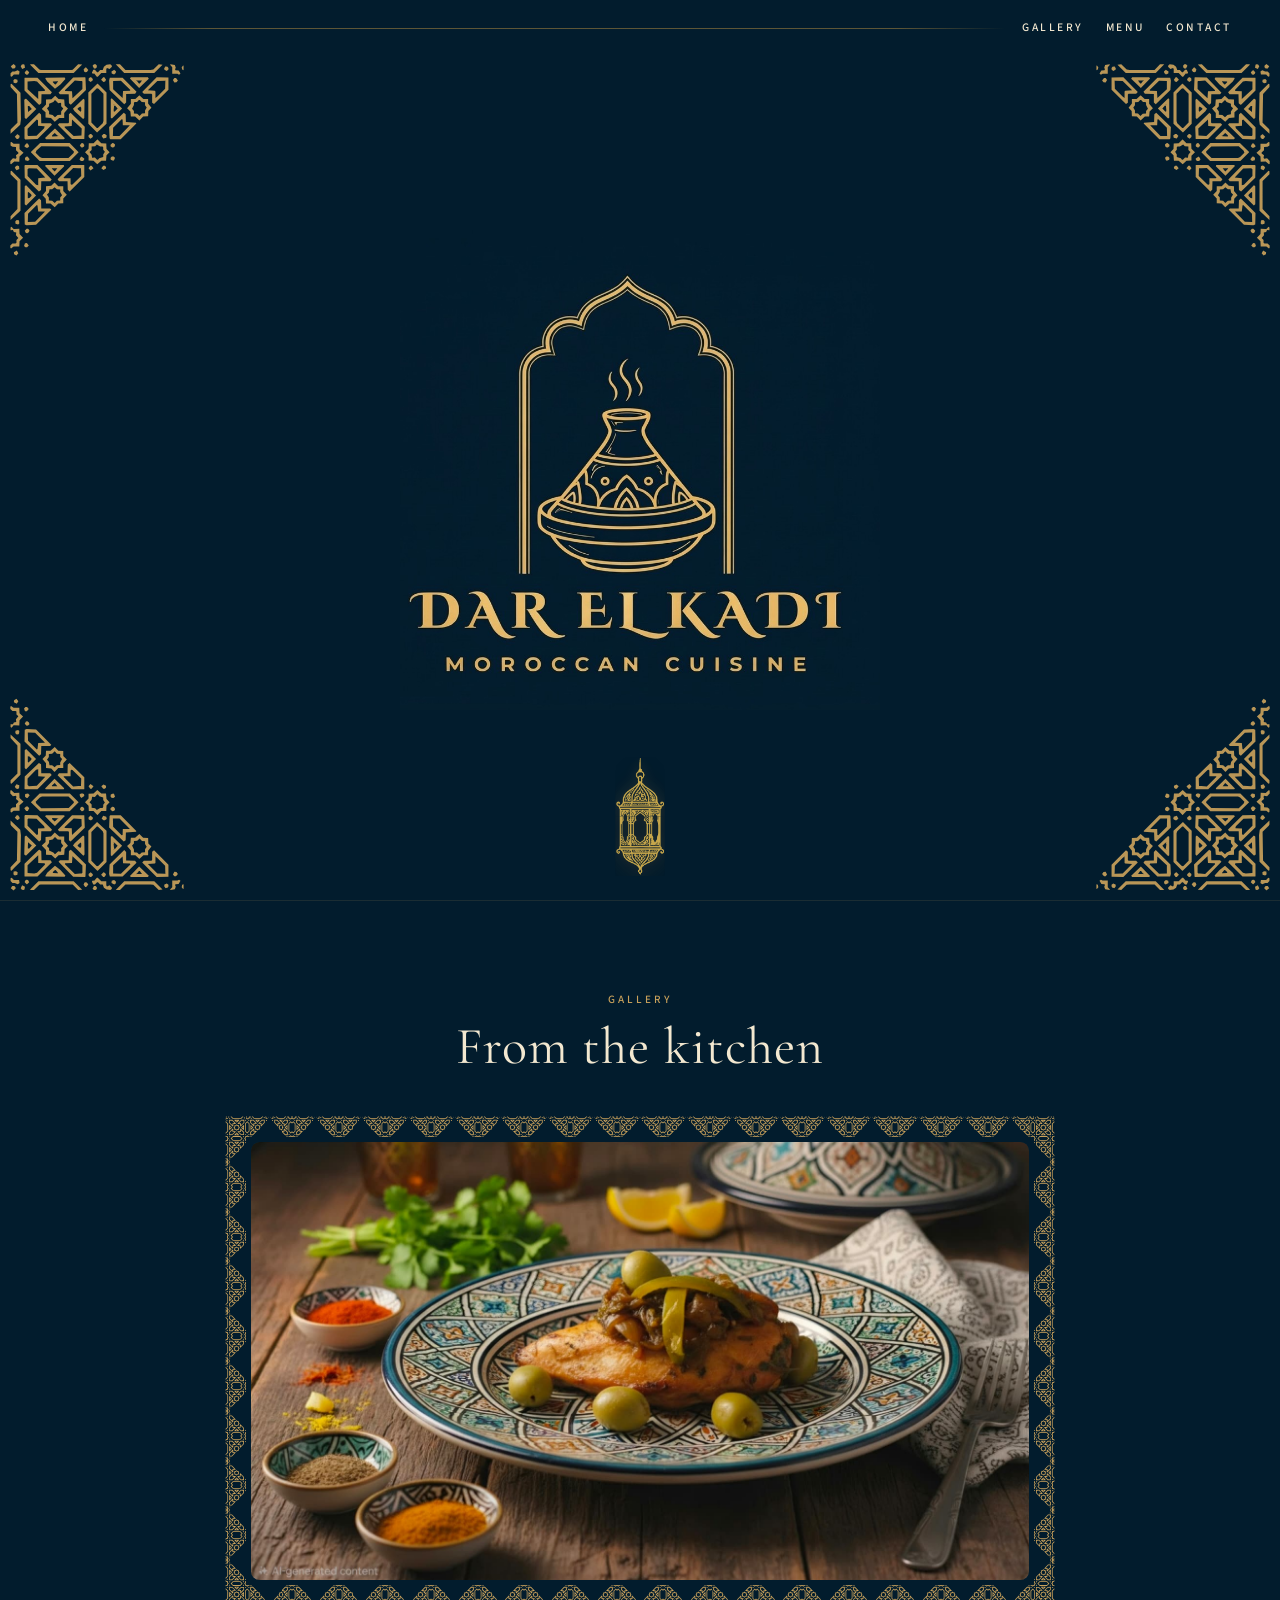
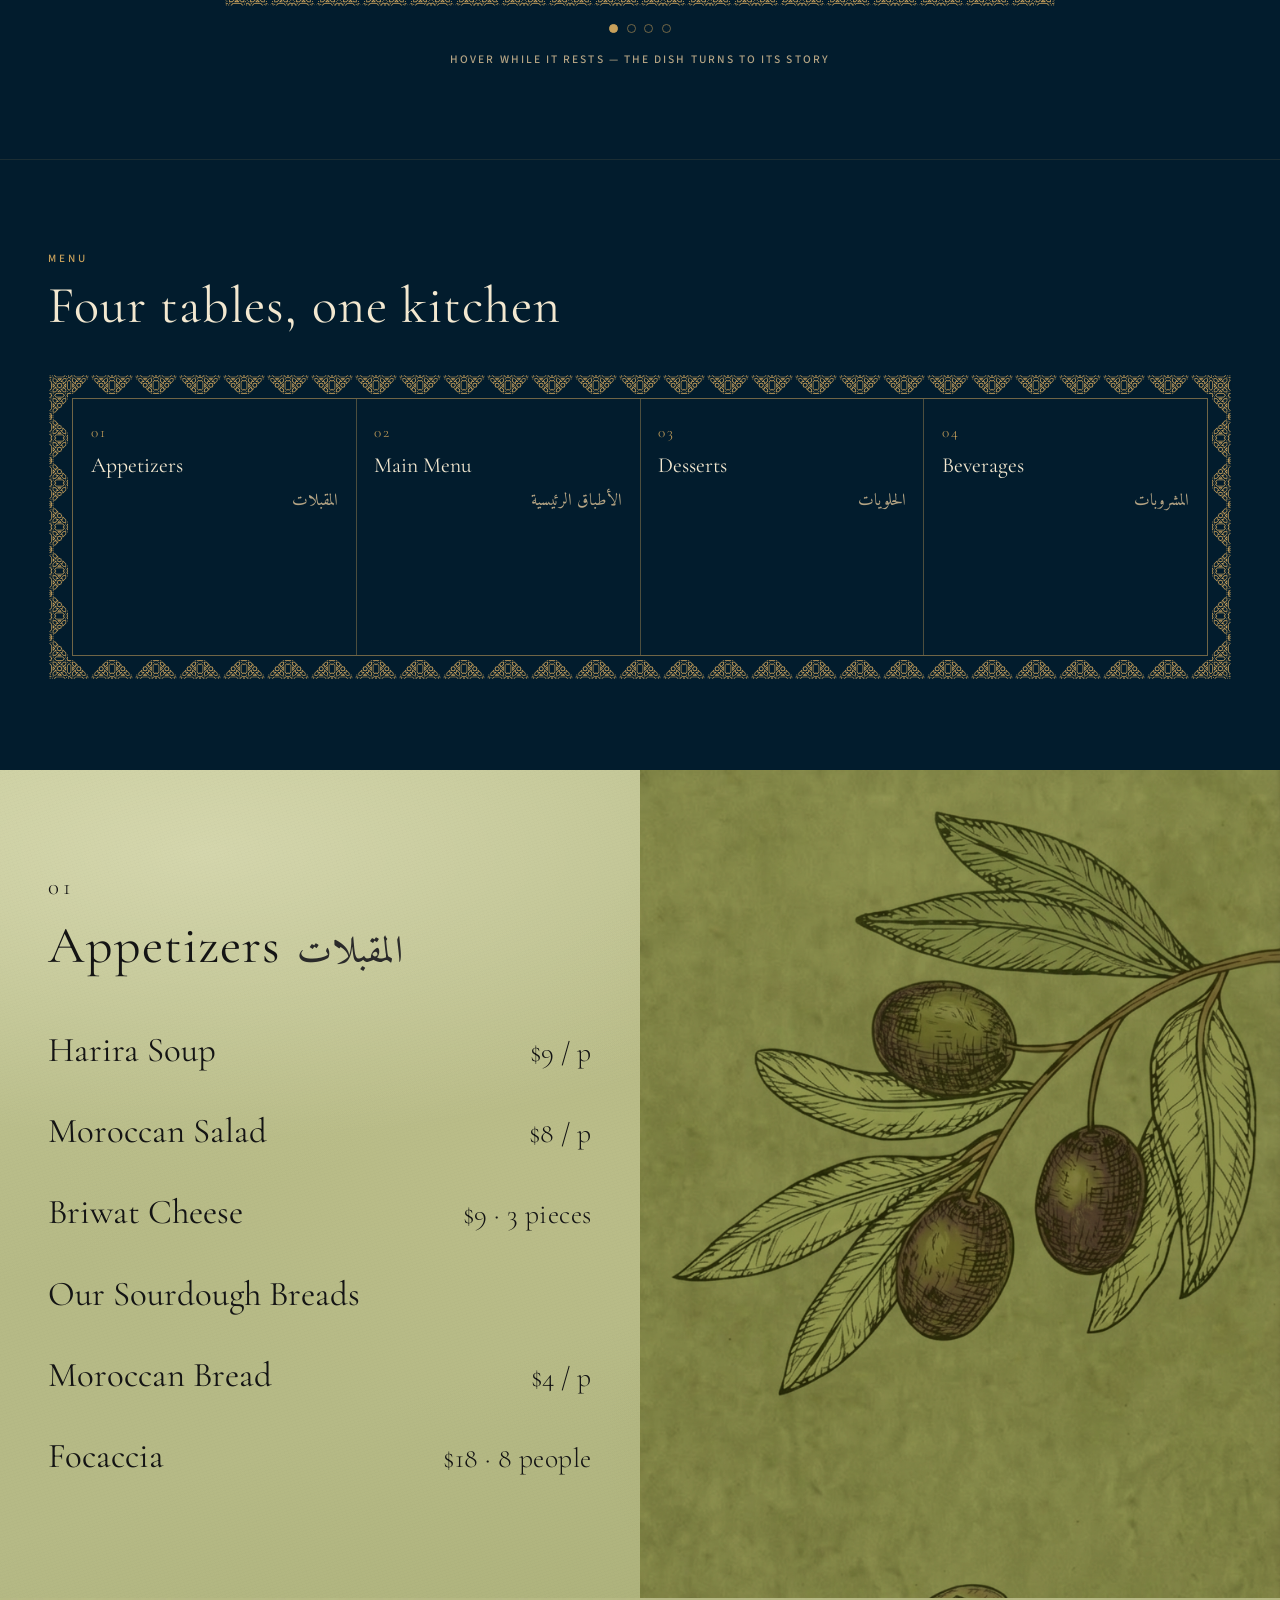
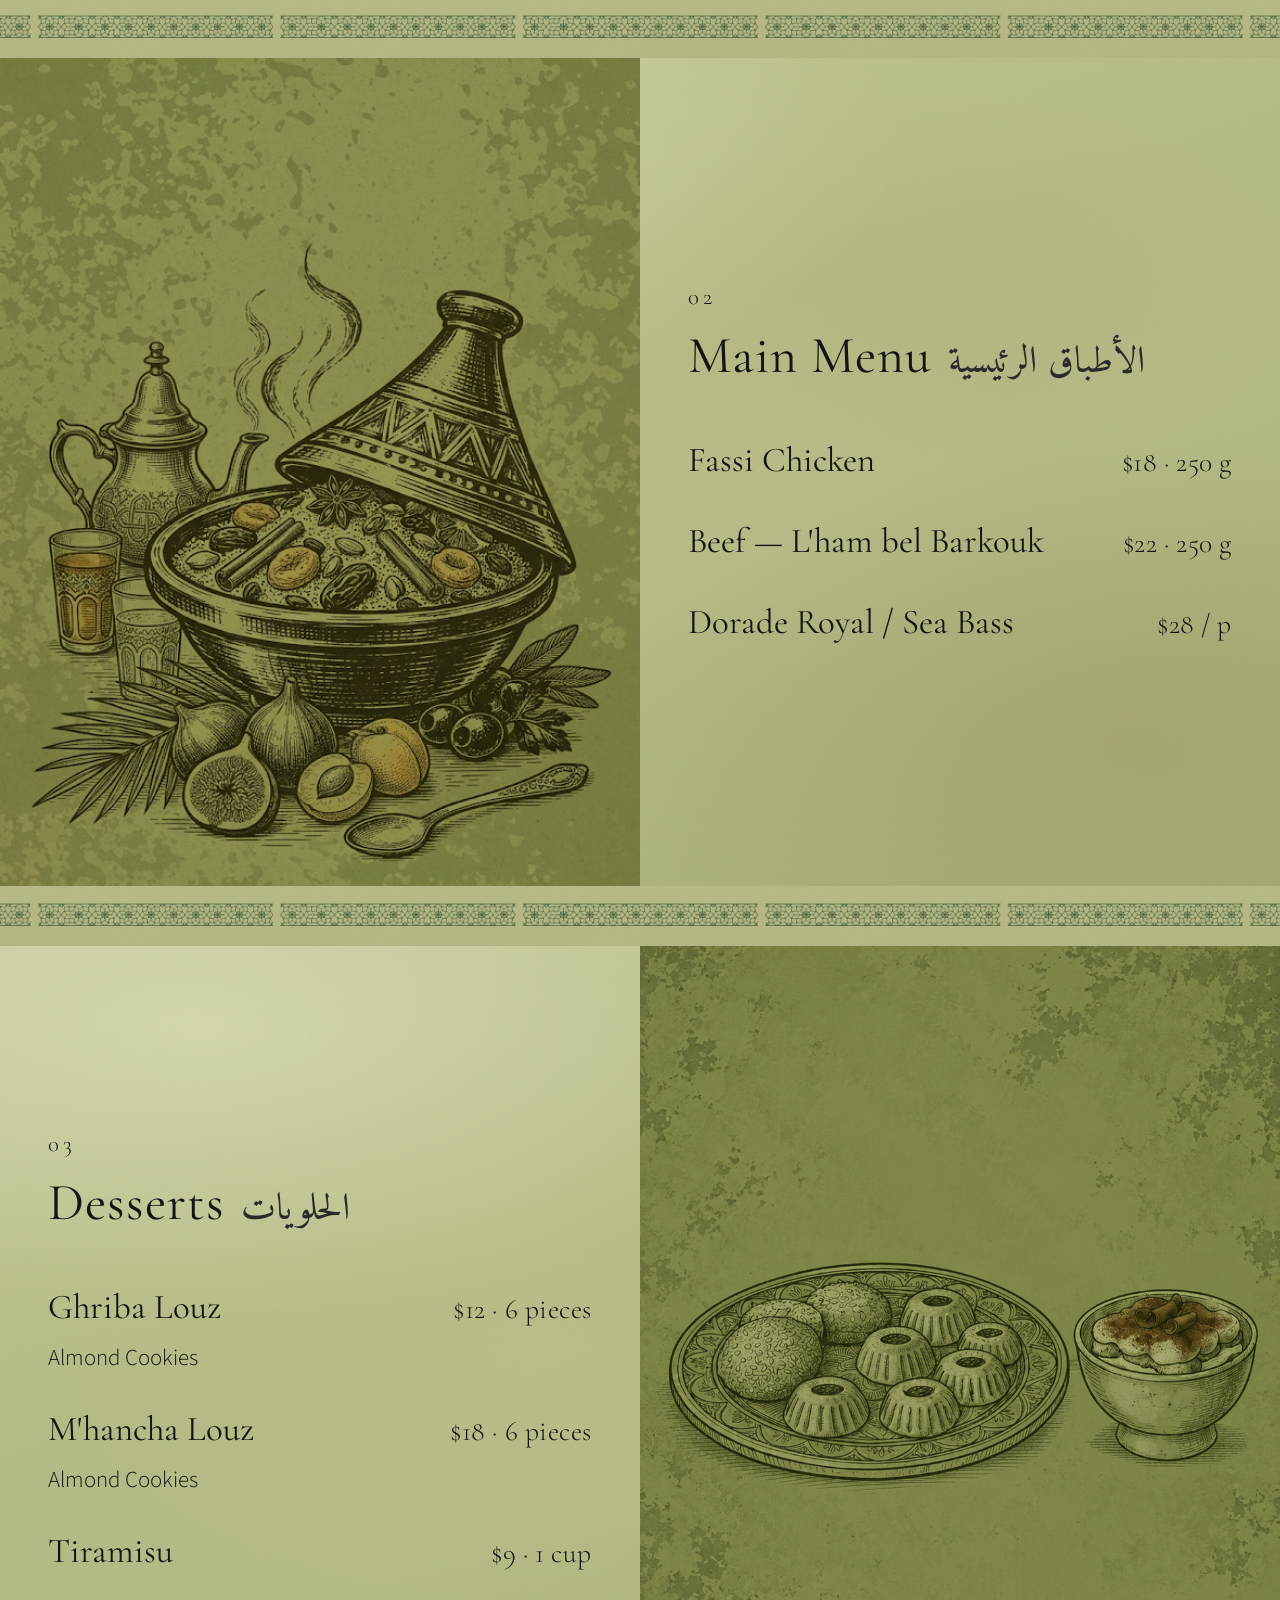
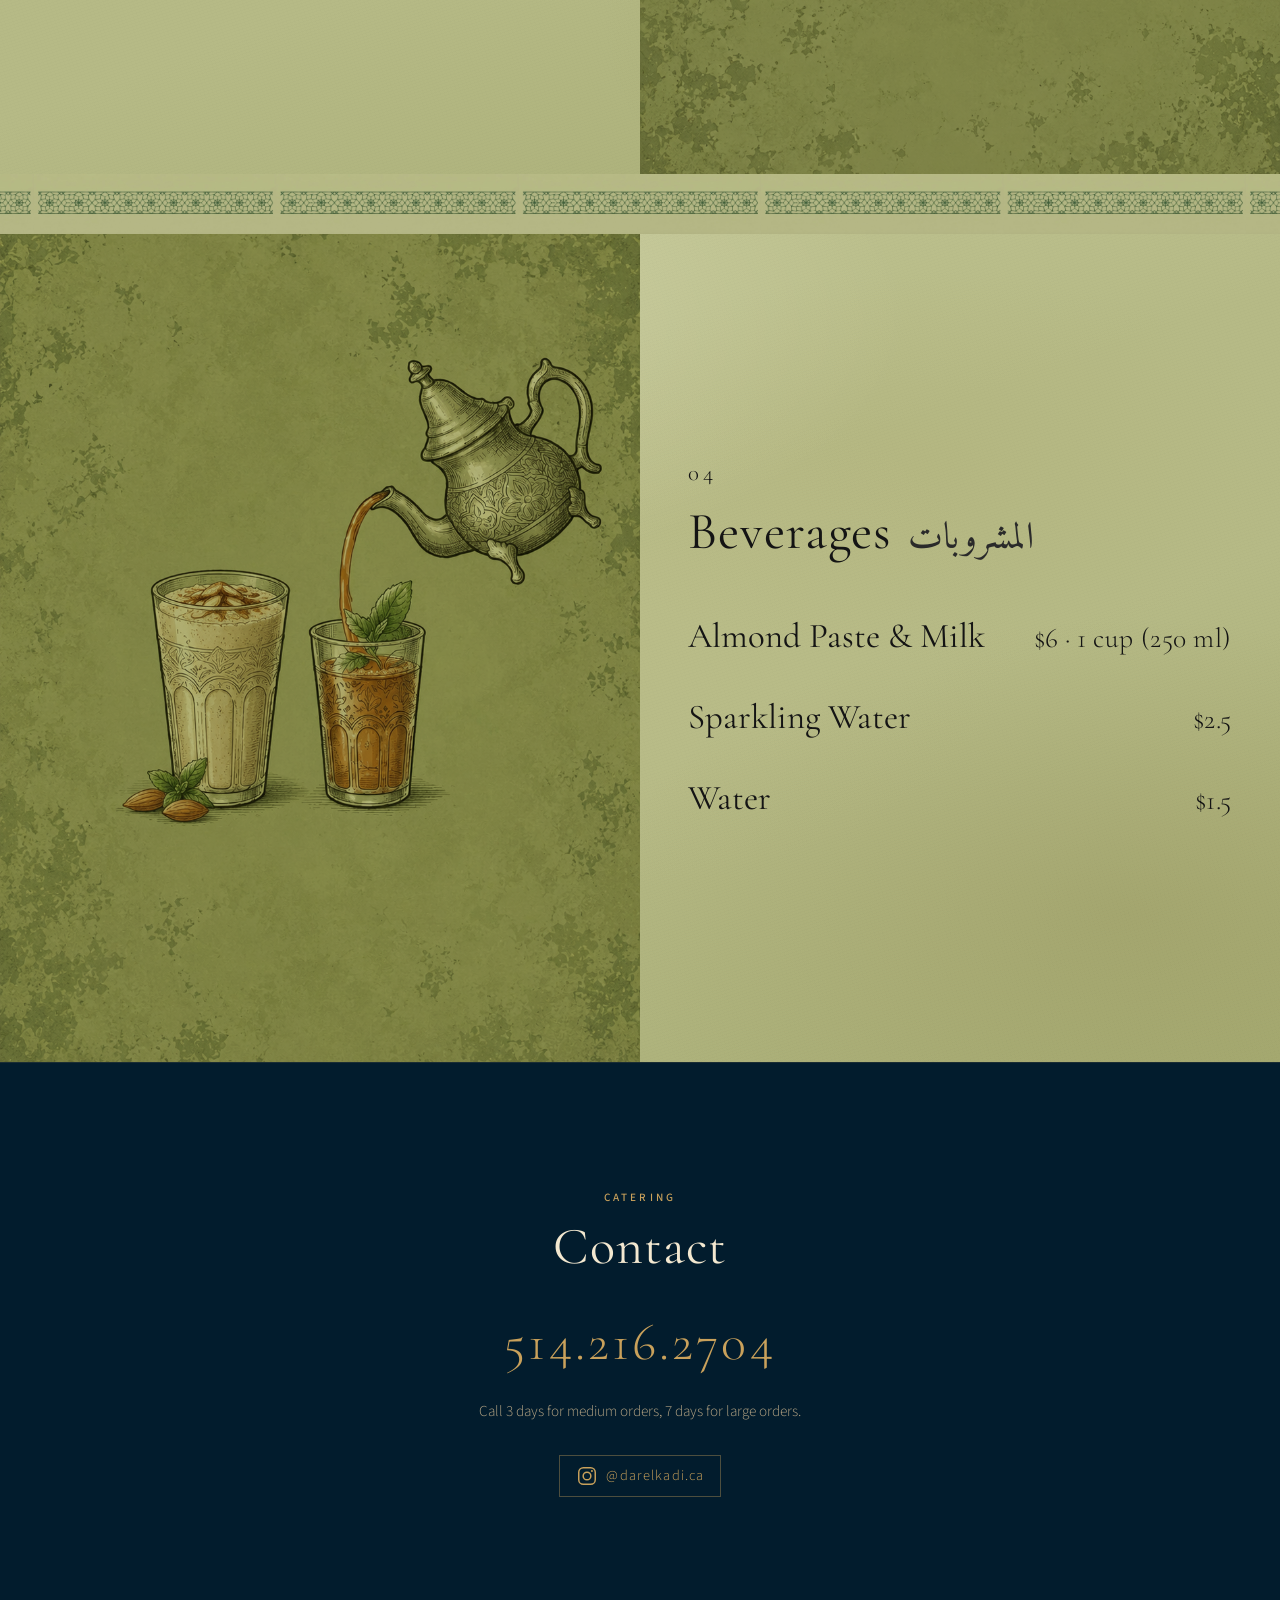
==== commit 61d1b614: "darelkadi v2 - YES" ====
--- a/index.html
+++ b/index.html
@@ -60,7 +60,7 @@
         rel="stylesheet"
       />
     </noscript>
-    <link rel="stylesheet" href="css/styles.css?v=9" />
+    <link rel="stylesheet" href="css/styles.css?v=23" />
     <link rel="icon" href="assets/logo_only_1.jpeg" type="image/jpeg" />
     <link rel="apple-touch-icon" href="assets/apple-touch-icon.png" />
   </head>
@@ -69,6 +69,7 @@
       <a class="nav-home" href="#home">HOME</a>
       <span class="nav-rule" aria-hidden="true"></span>
       <div class="nav-end">
+        <a class="nav-link" href="#gallery" id="nav-gallery" hidden>Gallery</a>
         <a class="nav-link" href="#menu">Menu</a>
         <a class="nav-link" href="#contact">Contact</a>
       </div>
@@ -111,6 +112,25 @@
               ×
             </button>
           </div>
+        </div>
+      </section>
+
+      <section class="gallery" id="gallery" aria-label="Dish gallery" hidden>
+        <header class="section-head">
+          <p class="eyebrow">Gallery</p>
+          <h2>From the kitchen</h2>
+        </header>
+        <div
+          class="gallery-stage"
+          id="gallery-stage"
+          aria-roledescription="carousel"
+          aria-live="off"
+        >
+          <div class="gallery-frame">
+            <div class="gallery-viewport" id="gallery-viewport"></div>
+          </div>
+          <div class="gallery-dots" id="gallery-dots"></div>
+          <p class="gallery-hint" id="gallery-hint"></p>
         </div>
       </section>
 
@@ -249,6 +269,6 @@
   }
 ]
     </script>
-    <script src="js/main.js?v=5" defer></script>
+    <script src="js/main.js?v=11" defer></script>
   </body>
 </html>
--- a/css/styles.css
+++ b/css/styles.css
@@ -153,7 +153,10 @@
   --hero-stage: min(78vw, 30rem);
   position: relative;
   z-index: 1;
+  justify-self: center;
   width: var(--hero-stage);
+  max-width: 100%;
+  min-width: 0;
   height: var(--hero-stage);
   aspect-ratio: 1;
   overflow: hidden;
@@ -174,8 +177,8 @@
 }
 
 .hero-logo-wrap.is-playing {
-  /* same height as logo square; width opens to 16:9 */
-  width: min(92vw, calc(var(--hero-stage) * 16 / 9));
+  /* stay inside hero padding so left/right gaps match */
+  width: min(100%, calc(var(--hero-stage) * 16 / 9));
   height: auto;
   aspect-ratio: 16 / 9;
   border-radius: clamp(0.85rem, 2.2vw, 1.35rem);
@@ -184,6 +187,8 @@
 }
 
 .hero-logo {
+  position: relative;
+  z-index: 1;
   display: block;
   width: 100%;
   height: 100%;
@@ -204,6 +209,17 @@
   overflow: hidden;
   border-radius: inherit;
   background: var(--bg);
+}
+
+/* Buffer off-stage behind the logo until enough of the film is ready */
+.hero-video.is-preloading {
+  z-index: 0;
+  opacity: 0;
+  pointer-events: none;
+}
+
+.hero-video.is-preloading .hero-video-close {
+  display: none;
 }
 
 .hero-video[hidden] {
@@ -311,12 +327,14 @@
 }
 
 .overview,
+.gallery,
 .contact {
   padding: clamp(4rem, 10vh, 7rem) var(--page-x);
   border-top: 1px solid var(--line-faint);
 }
 
 .overview h1,
+.gallery h2,
 .chapter h2,
 .contact h2 {
   margin: 0;
@@ -412,6 +430,209 @@
   font-size: 0.82rem;
   line-height: 1.4;
   color: var(--muted);
+}
+
+/* ——— Gallery ——— */
+
+.gallery .section-head {
+  margin-inline: auto;
+  text-align: center;
+}
+
+.gallery-stage {
+  display: grid;
+  justify-items: center;
+  gap: 1.1rem;
+}
+
+.gallery-frame {
+  width: min(52rem, 100%);
+  padding: 5px;
+  background: var(--bg);
+  border: 22px solid transparent;
+  border-image-source: var(--corner-tile);
+  border-image-slice: 48;
+  border-image-width: 22px;
+  border-image-repeat: round;
+}
+
+.gallery-viewport {
+  position: relative;
+  width: 100%;
+  aspect-ratio: 16 / 9;
+  height: auto;
+  max-height: 72svh;
+  overflow: hidden;
+  border-radius: 0.55rem;
+  background: var(--bg-elevated);
+  perspective: 1400px;
+}
+
+.gallery-slide {
+  position: absolute;
+  inset: 0;
+  transform: translateX(100%);
+  pointer-events: none;
+  z-index: 0;
+}
+
+.gallery-slide.is-current {
+  transform: translateX(0);
+  pointer-events: auto;
+  z-index: 2;
+}
+
+.gallery-slide.is-enter,
+.gallery-slide.is-exit {
+  transition: transform 0.9s var(--ease);
+  pointer-events: none;
+  z-index: 3;
+}
+
+.gallery-card {
+  width: 100%;
+  height: 100%;
+  cursor: pointer;
+  user-select: none;
+  -webkit-tap-highlight-color: transparent;
+}
+
+.gallery-flip {
+  position: relative;
+  width: 100%;
+  height: 100%;
+  transform-style: preserve-3d;
+  transition: transform 0.7s var(--ease);
+}
+
+.gallery-slide.is-flipped .gallery-flip {
+  transform: rotateY(180deg);
+}
+
+.gallery-face {
+  position: absolute;
+  inset: 0;
+  overflow: hidden;
+  border-radius: inherit;
+  backface-visibility: hidden;
+  -webkit-backface-visibility: hidden;
+}
+
+.gallery-face--front {
+  transform: rotateY(0deg);
+  background:
+    radial-gradient(
+      ellipse 80% 60% at 50% 40%,
+      rgba(var(--gold-rgb), 0.16),
+      transparent 62%
+    ),
+    var(--bg-elevated);
+}
+
+.gallery-face--front img {
+  width: 100%;
+  height: 100%;
+  object-fit: cover;
+  object-position: center;
+  opacity: 0;
+}
+
+.gallery-face--front.has-photo img {
+  opacity: 1;
+}
+
+.gallery-fallback {
+  display: grid;
+  place-items: center;
+  height: 100%;
+  padding: 1.5rem;
+  font-family: var(--font-display);
+  font-size: clamp(1.4rem, 4vw, 2.1rem);
+  line-height: 1.2;
+  letter-spacing: 0.04em;
+  text-align: center;
+  color: var(--gold);
+}
+
+.gallery-face--front.has-photo .gallery-fallback {
+  display: none;
+}
+
+.gallery-face--back {
+  display: flex;
+  flex-direction: column;
+  justify-content: center;
+  gap: 0.85rem;
+  padding: clamp(1.2rem, 4vw, 2rem);
+  overflow: auto;
+  transform: rotateY(180deg);
+  background:
+    linear-gradient(
+      180deg,
+      rgba(var(--gold-rgb), 0.12),
+      transparent 42%
+    ),
+    var(--bg-elevated);
+  color: var(--ink);
+}
+
+.gallery-back-title {
+  margin: 0;
+  font-family: var(--font-display);
+  font-weight: 400;
+  font-size: clamp(1.35rem, 3.4vw, 1.85rem);
+  line-height: 1.2;
+  letter-spacing: 0.03em;
+  color: var(--gold);
+}
+
+.gallery-back-copy {
+  margin: 0;
+  font-size: clamp(0.9rem, 2.4vw, 1.05rem);
+  line-height: 1.55;
+  color: var(--ink);
+}
+
+.gallery-dots {
+  display: flex;
+  justify-content: center;
+  gap: 0.55rem;
+}
+
+.gallery-dot {
+  width: 0.55rem;
+  height: 0.55rem;
+  padding: 0;
+  border: 1px solid rgba(var(--gold-rgb), 0.55);
+  border-radius: 50%;
+  background: transparent;
+  cursor: pointer;
+}
+
+.gallery-dot.is-active {
+  background: var(--gold);
+  border-color: var(--gold);
+}
+
+.gallery-hint {
+  margin: 0;
+  min-height: 1.2em;
+  font-size: 0.72rem;
+  font-weight: 500;
+  letter-spacing: 0.18em;
+  text-transform: uppercase;
+  color: var(--muted);
+  text-align: center;
+}
+
+.gallery-hint::after {
+  content: "Hover while it rests — the dish turns to its story";
+}
+
+@media (hover: none) {
+  .gallery-hint::after {
+    content: "Tap a resting dish for the story · tap again to keep rolling";
+  }
 }
 
 /* ——— Chapters (menu pages) ——— */
@@ -538,6 +759,11 @@
   object-position: center;
 }
 
+.chapter--split .chapter-art--contain {
+  object-fit: contain;
+  padding: clamp(0.75rem, 2vw, 1.5rem);
+}
+
 .chapter--split .chapter-inner {
   z-index: 1;
   max-width: none;
@@ -1033,6 +1259,23 @@
 }
 
 @media (max-width: 560px) {
+  .gallery-frame {
+    width: 100%;
+    border-width: 14px;
+    border-image-width: 14px;
+    padding: 3px;
+  }
+
+  .gallery-viewport {
+    max-height: 58svh;
+    border-radius: 0.4rem;
+  }
+
+  .gallery-hint {
+    letter-spacing: 0.1em;
+    max-width: 22rem;
+  }
+
   .overview-grid {
     grid-template-columns: 1fr;
   }
@@ -1068,7 +1311,10 @@
   .hero-logo,
   .float-menu,
   .scroll-bob-inner,
-  .scroll-bob-hit {
+  .scroll-bob-hit,
+  .gallery-slide.is-enter,
+  .gallery-slide.is-exit,
+  .gallery-flip {
     animation: none;
     transition: none;
   }
